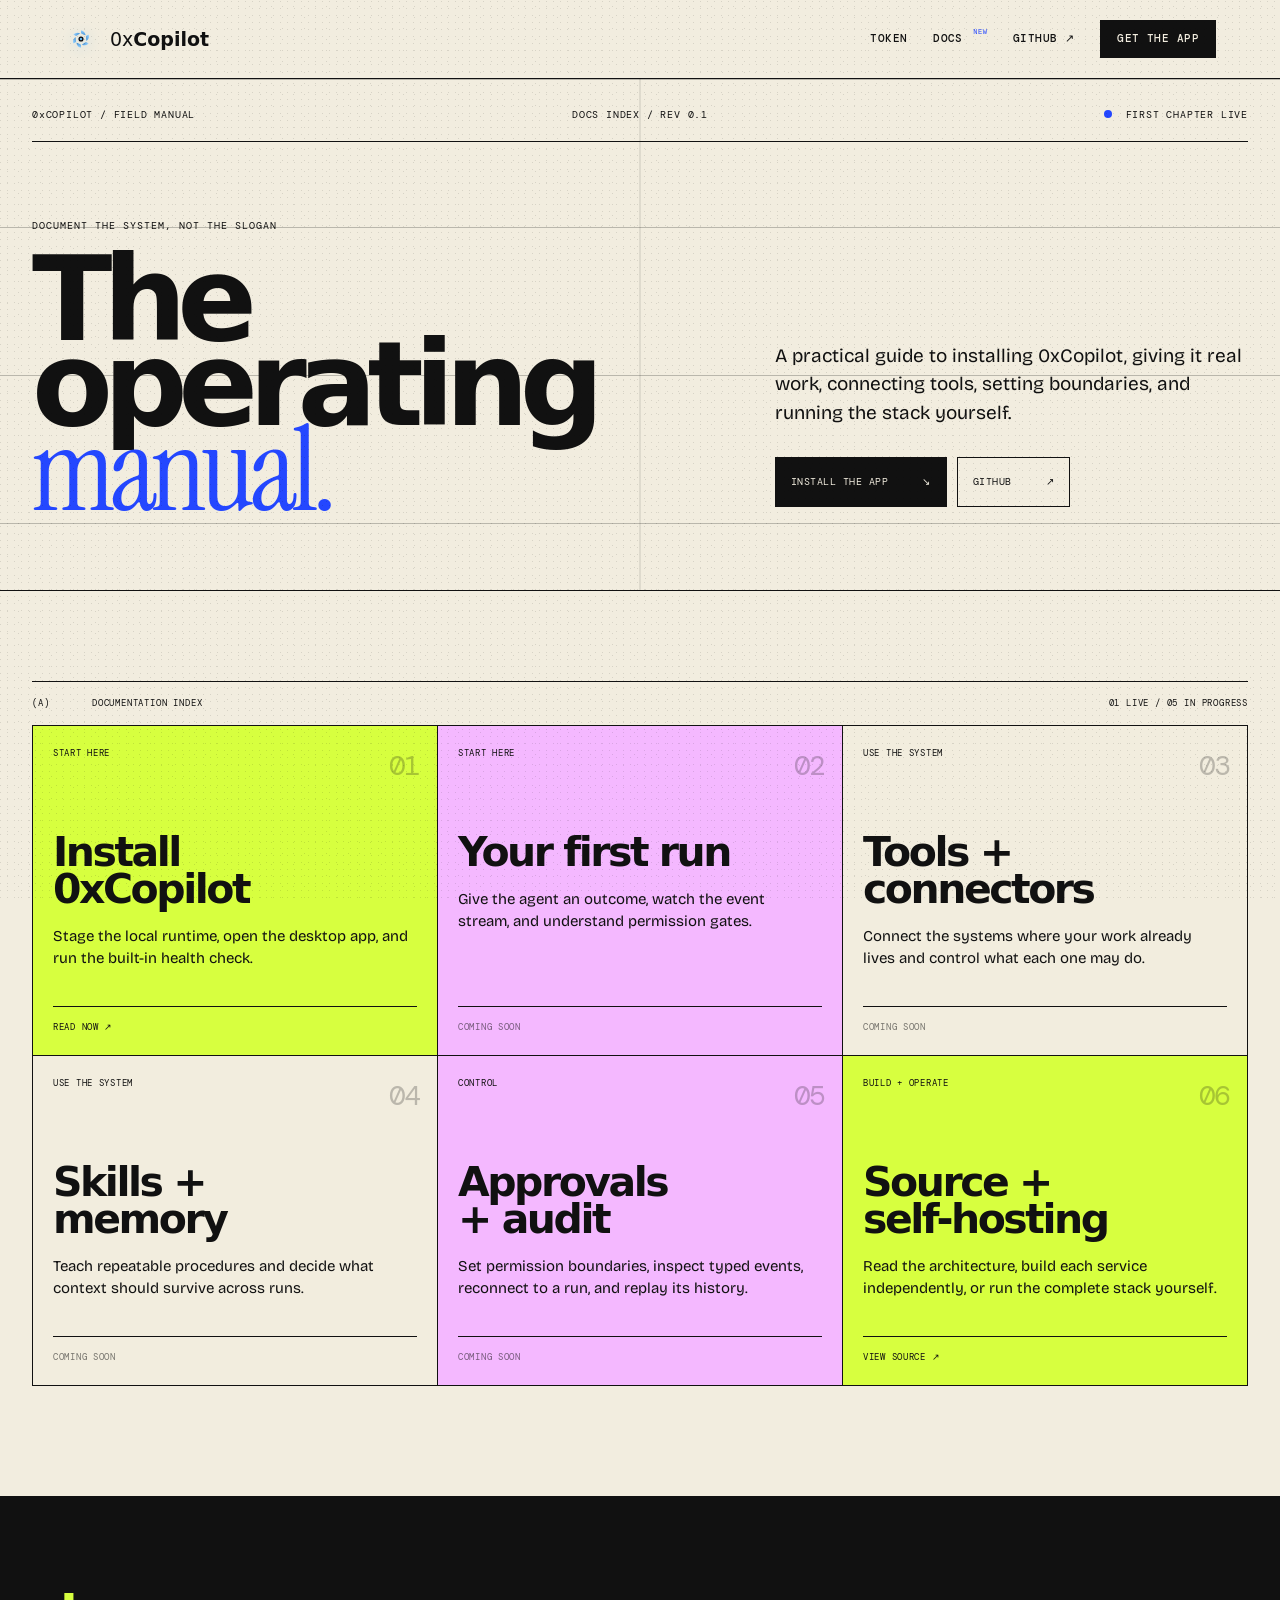
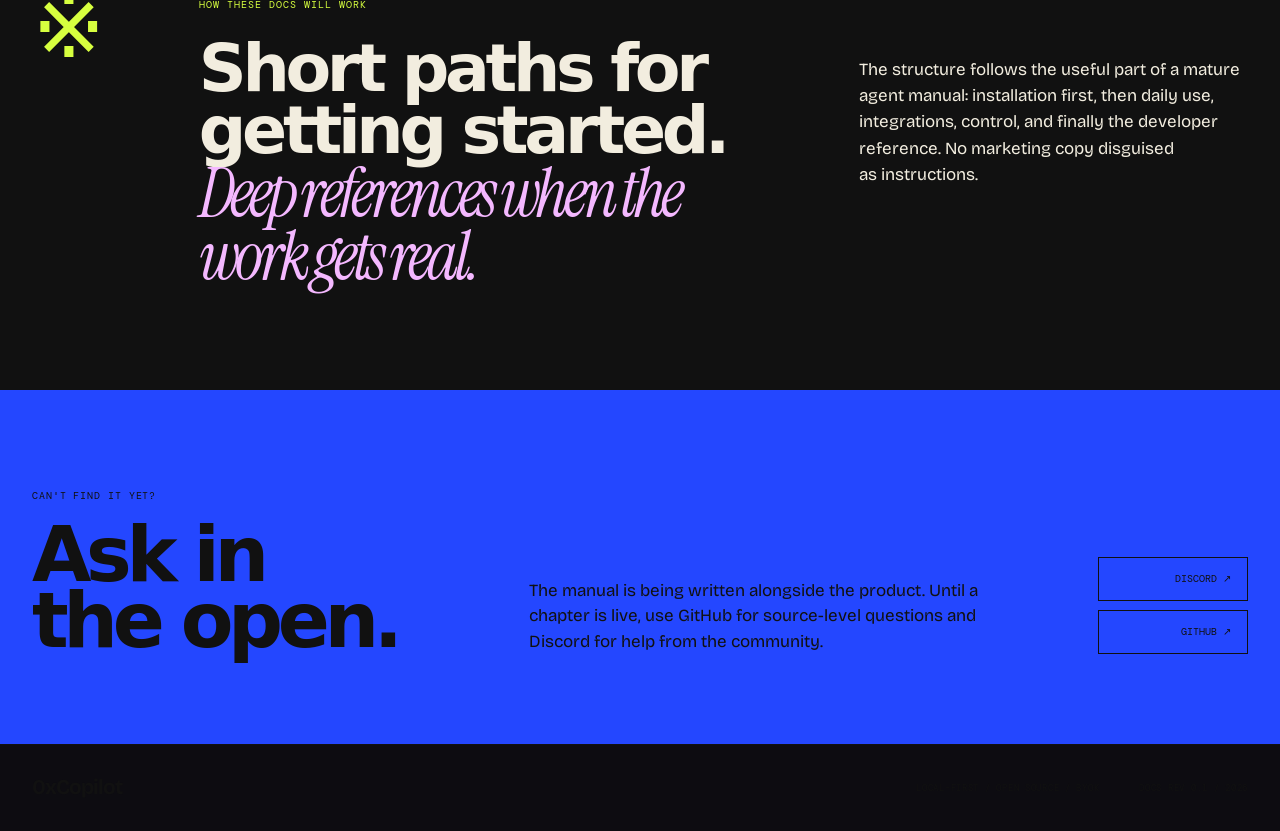
==== docs.html @ a1c9abd2 "Mirror the 0xCopilot marketing site at copilot.kleosresearch.xyz Static copy of the built site publi" ====
<!DOCTYPE html><html lang="en"><head><meta charset="utf-8"><meta name="viewport" content="width=device-width, initial-scale=1"><title>Documentation — 0xCopilot</title><meta name="description" content="The operating manual for installing, using, connecting, and self-hosting 0xCopilot."><meta name="theme-color" content="#f2eddf"><meta name="virtual-protocol-site-verification" content="5d071dc71ea32ea2ed360eb0458d9562"><link rel="canonical" href="https://0xcopilot.tech/docs.html"><link rel="icon" type="image/svg+xml" href="./favicon.svg"><link rel="icon" type="image/png" href="./favicon.png"><link rel="apple-touch-icon" href="./apple-touch-icon.png"><meta property="og:type" content="website"><meta property="og:url" content="https://0xcopilot.tech/docs.html"><meta property="og:title" content="Documentation — 0xCopilot"><meta property="og:description" content="The operating manual for installing, using, connecting, and self-hosting 0xCopilot."><meta property="og:image" content="https://0xcopilot.tech/media/og.png"><meta name="twitter:card" content="summary_large_image"><meta name="twitter:site" content="@Copilot0x"><meta name="twitter:image" content="https://0xcopilot.tech/media/og.png"><link rel="preconnect" href="https://fonts.googleapis.com"><link rel="preconnect" href="https://fonts.gstatic.com" crossorigin><link href="https://fonts.googleapis.com/css2?family=Bricolage+Grotesque:opsz,wdth,wght@12..96,75..100,300..800&amp;family=DM+Mono:wght@300;400;500&amp;family=Instrument+Serif:ital@0;1&amp;display=swap" rel="stylesheet"><link rel="stylesheet" href="/_astro/Nav.DZXxZWqb.css"><link rel="stylesheet" href="/_astro/docs.Bp20dzrN.css"></head><body class="docs-site"><nav class="nav-docs"><div class="nav wrap"><a class="brand" href="./" aria-label="0xCopilot home"><svg class="mk" viewBox="0 0 400 400" aria-hidden="true"><defs><linearGradient id="tg" x1="0" y1="0" x2="0" y2="1"><stop offset="0" stop-color="#9bd4ff"></stop><stop offset="1" stop-color="#4593d8"></stop></linearGradient></defs><g fill="url(#tg)"><path d="M200 96q46 10 54 60-28-8-54-24Z"></path><path d="M200 96q46 10 54 60-28-8-54-24Z" transform="rotate(60 200 200)"></path><path d="M200 96q46 10 54 60-28-8-54-24Z" transform="rotate(120 200 200)"></path><path d="M200 96q46 10 54 60-28-8-54-24Z" transform="rotate(180 200 200)"></path><path d="M200 96q46 10 54 60-28-8-54-24Z" transform="rotate(240 200 200)"></path><path d="M200 96q46 10 54 60-28-8-54-24Z" transform="rotate(300 200 200)"></path></g><circle cx="200" cy="200" r="30" fill="#0b0a0e"></circle><circle cx="200" cy="200" r="15" fill="#5fb2ec"></circle></svg><span class="wm">0x<b>Copilot</b></span></a><div class="nlinks"><a href="./token.html">Token</a><a href="./docs.html">Docs <sup class="nav-soon">NEW</sup></a><a href="https://github.com/0x-copilot-dev/0x-copilot" target="_blank" rel="noopener noreferrer">GitHub ↗</a><a class="ncta" href="./install.html">Get the app</a></div><details class="nav-mobile"><summary>Menu <span>＋</span></summary><div class="nav-mobile-panel"><a href="./token.html"><span>01</span>Token details</a><a href="./docs.html"><span>02</span>Documentation</a><a href="https://github.com/0x-copilot-dev/0x-copilot" target="_blank" rel="noopener noreferrer"><span>03</span>GitHub ↗</a><a class="nav-mobile-cta" href="./install.html"><span>04</span>Get the app ↘</a></div></details></div></nav><main><header class="docs-hero"><div class="docs-grid" aria-hidden="true"></div><div class="docs-wrap"><div class="docs-meta"><span>0xCOPILOT / FIELD MANUAL</span><span>DOCS INDEX / REV 0.1</span><span><i></i> FIRST CHAPTER LIVE</span></div><div class="docs-hero-layout"><div><p class="docs-kicker">DOCUMENT THE SYSTEM, NOT THE SLOGAN</p><h1>The operating<br><em>manual.</em></h1></div><div class="docs-intro"><p>A practical guide to installing 0xCopilot, giving it real work, connecting tools, setting boundaries, and running the stack yourself.</p><div class="docs-actions"><a class="docs-button docs-button-solid" href="./install.html">Install the app <span>↘</span></a><a class="docs-button" href="https://github.com/0x-copilot-dev/0x-copilot" target="_blank" rel="noopener noreferrer">GitHub <span>↗</span></a></div></div></div></div></header><section class="docs-index"><div class="docs-wrap"><div class="docs-section-label"><span>(A)</span><span>DOCUMENTATION INDEX</span><span>01 LIVE / 05 IN PROGRESS</span></div><div class="chapter-grid"><a class="chapter chapter-live" href="./install.html"><span class="chapter-no">01</span><span class="chapter-group">Start here</span><h2>Install 0xCopilot</h2><p>Stage the local runtime, open the desktop app, and run the built-in health check.</p><span class="chapter-status">READ NOW ↗</span></a><article class="chapter"><span class="chapter-no">02</span><span class="chapter-group">Start here</span><h2>Your first run</h2><p>Give the agent an outcome, watch the event stream, and understand permission gates.</p><span class="chapter-status">COMING SOON</span></article><article class="chapter"><span class="chapter-no">03</span><span class="chapter-group">Use the system</span><h2>Tools + connectors</h2><p>Connect the systems where your work already lives and control what each one may do.</p><span class="chapter-status">COMING SOON</span></article><article class="chapter"><span class="chapter-no">04</span><span class="chapter-group">Use the system</span><h2>Skills + memory</h2><p>Teach repeatable procedures and decide what context should survive across runs.</p><span class="chapter-status">COMING SOON</span></article><article class="chapter"><span class="chapter-no">05</span><span class="chapter-group">Control</span><h2>Approvals + audit</h2><p>Set permission boundaries, inspect typed events, reconnect to a run, and replay its history.</p><span class="chapter-status">COMING SOON</span></article><a class="chapter chapter-live" href="https://github.com/0x-copilot-dev/0x-copilot" target="_blank" rel="noopener noreferrer"><span class="chapter-no">06</span><span class="chapter-group">Build + operate</span><h2>Source + self-hosting</h2><p>Read the architecture, build each service independently, or run the complete stack yourself.</p><span class="chapter-status">VIEW SOURCE ↗</span></a></div></div></section><section class="docs-principle"><div class="docs-wrap principle-grid"><div class="principle-mark">※</div><div><p>HOW THESE DOCS WILL WORK</p><h2>Short paths for getting started.<br><em>Deep references when the work gets real.</em></h2></div><p class="principle-copy">The structure follows the useful part of a mature agent manual: installation first, then daily use, integrations, control, and finally the developer reference. No marketing copy disguised as instructions.</p></div></section><section class="docs-community"><div class="docs-wrap community-grid"><div><span>CAN'T FIND IT YET?</span><h2>Ask in the open.</h2></div><p>The manual is being written alongside the product. Until a chapter is live, use GitHub for source-level questions and Discord for help from the community.</p><div class="community-actions"><a href="https://discord.com/invite/NhCv7zDkmX" target="_blank" rel="noopener noreferrer">Discord ↗</a><a href="https://github.com/0x-copilot-dev/0x-copilot" target="_blank" rel="noopener noreferrer">GitHub ↗</a></div></div></section></main><footer class="docs-footer"><div class="docs-wrap"><strong>0xCopilot</strong><span>LOCAL-FIRST / OPEN SOURCE / BYOK</span><span>DOCS REV 0.1 / 2026</span></div></footer></body></html>
---- _astro/Nav.DZXxZWqb.css ----
:root{--ink:#0b0a0e;--ink2:#0d0c11;--panel:#141319;--panel2:#1a1922;--line:#ffffff14;--line2:#ffffff24;--tx:#f2f3f7;--mut:#98959f;--mut2:#6d6a76;--sky:#5fb2ec;--sky-lo:#4593d8;--sky-hi:#9bd4ff;--jade:#57c785;--ember:#f0764f;--amber:#e8b45e;--disp:"Space Grotesk", system-ui, sans-serif;--body:"IBM Plex Sans", system-ui, sans-serif;--mono:"JetBrains Mono", ui-monospace, monospace;--wrap:1180px;color-scheme:dark}*{box-sizing:border-box}html{scroll-behavior:smooth}body{background:var(--ink);color:var(--tx);font-family:var(--body);-webkit-font-smoothing:antialiased;margin:0;font-size:17px;line-height:1.6}a{color:var(--sky);text-decoration:none}a:hover{color:var(--sky-hi)}h1,h2,h3{font-family:var(--disp);letter-spacing:-.02em;text-wrap:balance;margin:0;line-height:1.05}p{text-wrap:pretty}img,video{max-width:100%}:where(a,button,summary,input):focus-visible{outline:2px solid var(--sky);outline-offset:3px;border-radius:3px}.wrap{max-width:var(--wrap);margin:0 auto;padding:0 32px}.mono{font-family:var(--mono)}section{scroll-margin-top:80px}.kick{font-family:var(--mono);letter-spacing:.28em;text-transform:uppercase;color:var(--sky);margin:0 0 18px;font-size:13px}.mk{filter:drop-shadow(0 2px 8px #5fb2ec59);flex:none;width:34px;height:34px;display:block}nav{z-index:50;backdrop-filter:blur(14px);border-bottom:1px solid var(--line);background:#0b0a0eb8;position:sticky;top:0}.nav{justify-content:space-between;align-items:center;height:66px;display:flex}.brand{align-items:center;gap:12px;display:flex}.wm{font-family:var(--disp);color:#d3d6de;font-size:19px;font-weight:500}.wm b{color:#fff;font-weight:700}.nlinks{align-items:center;gap:30px;display:flex}.nlinks a{color:var(--mut);font-size:15px;font-weight:500}.nlinks a:hover{color:#fff}.nav-soon{color:var(--ember);font-family:var(--mono);letter-spacing:.07em;margin-left:3px;font-size:7px;font-weight:500;position:relative;top:-.45em}.ncta{border:1px solid var(--line2);font-size:14px;font-family:var(--mono);border-radius:9px;padding:9px 16px;color:#fff!important}.ncta:hover{border-color:var(--sky);background:#5fb2ec14}.nav-mobile{display:none;position:relative}.nav-mobile summary{border:1px solid var(--line2);color:#fff;cursor:pointer;min-width:98px;font-family:var(--mono);text-transform:uppercase;justify-content:space-between;align-items:center;padding:9px 12px;font-size:11px;list-style:none;display:flex}.nav-mobile summary::-webkit-details-marker{display:none}.nav-mobile[open] summary span{transform:rotate(45deg)}.nav-mobile-panel{border:1px solid var(--line2);background:var(--ink);width:min(310px,100vw - 32px);display:grid;position:absolute;top:calc(100% + 10px);right:0;box-shadow:8px 8px #00000061}.nav-mobile-panel a{border-bottom:1px solid var(--line2);color:var(--tx);font-family:var(--mono);letter-spacing:.02em;grid-template-columns:32px 1fr;padding:14px 15px;font-size:12px;display:grid}.nav-mobile-panel a:last-child{border-bottom:0}.nav-mobile-panel a span{color:var(--mut2);font-size:9px}.nav-mobile-panel .nav-mobile-cta{background:var(--sky);color:var(--ink)}.nav-mobile-panel .nav-mobile-cta span{color:#0b0a0e94}.pill{font-family:var(--mono);color:var(--mut);border:1px solid var(--line);background:#ffffff05;border-radius:999px;align-items:center;gap:9px;padding:7px 15px;font-size:13px;display:inline-flex}.dot{background:var(--jade);border-radius:50%;width:7px;height:7px;box-shadow:0 0 0 4px #57c78526}.dot.pulse{animation:2.2s ease-in-out infinite pulse}@keyframes pulse{0%,to{box-shadow:0 0 0 3px #57c7851f}50%{box-shadow:0 0 0 7px #57c78500}}.hero{padding:96px 0 72px;position:relative;overflow:hidden}.hero-bg{pointer-events:none;background:radial-gradient(1000px 560px at 20% -6%,#5fb2ec29,#0000 60%),radial-gradient(760px 520px at 100% 8%,#57c78512,#0000 60%);position:absolute;inset:0}.hero-grid{pointer-events:none;opacity:.55;background-image:linear-gradient(var(--line) 1px, transparent 1px), linear-gradient(90deg, var(--line) 1px, transparent 1px);background-size:60px 60px;position:absolute;inset:0;mask-image:radial-gradient(900px 520px at 30% 12%,#000,#0000 72%)}.hero .wrap{z-index:2;position:relative}h1{max-width:16ch;margin:26px 0 0;font-size:74px;font-weight:600}h1 em{color:var(--sky);font-style:normal}.sub{color:var(--mut);max-width:60ch;margin:26px 0 0;font-size:20px}.sub b{color:#dde0e6;font-weight:600}.cta-row{flex-wrap:wrap;gap:14px;margin-top:34px;display:flex}.btn{font-size:15.5px;font-weight:600;font-family:var(--disp);border-radius:11px;align-items:center;gap:9px;padding:14px 22px;display:inline-flex}.btn.pri{background:linear-gradient(180deg, var(--sky-hi), var(--sky-lo));color:#08131d}.btn.pri:hover{filter:brightness(1.06);color:#08131d}.btn.ghost{border:1px solid var(--line2);color:#e7e9ee}.btn.ghost:hover{border-color:var(--sky);color:#fff}.trust{color:var(--mut2);font-family:var(--mono);flex-wrap:wrap;align-items:center;gap:10px 22px;margin-top:38px;font-size:13px;display:flex}.trust b{color:var(--mut);font-weight:500}.trust .s{background:var(--mut2);border-radius:50%;width:4px;height:4px}.band{padding:14px 0 44px}.shot{border:1px solid var(--line2);background:#0d0c10;border-radius:18px;max-width:1120px;height:600px;margin:0 auto;position:relative;overflow:hidden;box-shadow:0 60px 120px -40px #000000e6,0 0 0 1px #5fb2ec0d}.shot img{object-fit:cover;width:100%;height:100%;display:block;position:absolute;inset:0}.cap{text-align:center;color:var(--mut2);font-family:var(--mono);margin-top:16px;font-size:13px}.cap b{color:var(--mut);font-weight:400}.tm{z-index:2;background:var(--ink2);font-family:var(--body);color:#e7e9ee;grid-template-rows:auto minmax(0,1fr) auto;font-size:13px;display:grid;position:absolute;inset:0}.tm-top{border-bottom:1px solid var(--line);background:#ffffff05;flex:none;align-items:center;gap:11px;height:46px;padding:0 14px;display:flex}.tm-top .mk{width:22px;height:22px}.tm-brand{align-items:center;gap:9px;min-width:0;display:flex}.tm-brand b{font-family:var(--disp);font-size:14px;font-weight:700}.tm-crumb{color:var(--mut);white-space:nowrap;text-overflow:ellipsis;font-size:12px;overflow:hidden}.tm-work{font-family:var(--mono);color:var(--jade);align-items:center;gap:6px;font-size:11px;display:flex}.tm-work:before{content:"";background:var(--jade);width:6px;height:6px;box-shadow:0 0 6px var(--jade);border-radius:50%}.tm-modes{border:1px solid var(--line);background:#ffffff0a;border-radius:9px;gap:2px;margin-left:auto;padding:3px;display:flex}.tm-modes button{font-family:var(--mono);color:var(--mut);cursor:pointer;background:0 0;border:0;border-radius:6px;padding:6px 12px;font-size:12px}.tm-modes button:hover{color:#fff}.tm-modes button.on{background:var(--sky);color:#08131d;font-weight:500}.tm-main{background:var(--line);gap:1px;min-height:0;display:grid;position:relative}[data-mode=studio] .tm-main{grid-template-columns:1fr 340px}[data-mode=focus] .tm-main{grid-template-columns:1fr 240px}.tm-sheet{background:var(--ink);flex-direction:column;min-width:0;display:flex;position:relative;overflow:hidden}[data-mode=focus] .tm-sheet{box-shadow:inset 0 0 0 1px #5fb2ec40}.tm-tabs{border-bottom:1px solid var(--line);flex:none;gap:4px;padding:8px 12px;display:flex;overflow:hidden}.tm-tab{color:var(--mut);white-space:nowrap;border:1px solid #0000;border-radius:7px;align-items:center;gap:7px;padding:6px 11px;font-size:12px;display:flex}.tm-tab .d{background:var(--mut2);border-radius:50%;width:6px;height:6px}.tm-tab.on{color:#fff;background:#57c7851a;border-color:#57c7854d}.tm-tab.on .d{background:var(--jade)}.tm-grid{flex:1;min-height:0;padding:4px 0;overflow:auto}.tm-row{border-bottom:1px solid #ffffff08;grid-template-columns:1.4fr 1fr 1fr 1fr;align-items:center;gap:10px;padding:11px 18px;display:grid;position:relative}.tm-row.h{color:var(--mut2);font-family:var(--mono);letter-spacing:.12em;text-transform:uppercase;border-bottom:1px solid var(--line);font-size:10.5px}.tm-row .nm{font-family:var(--mono);color:#dfe1e7}.tm-row .st{color:var(--mut)}.tm-row .st.streamed{color:var(--jade)}.tm-row.ghost{box-shadow:inset 2px 0 0 var(--jade);background:linear-gradient(90deg,#57c78517,#0000)}.tm-row.ghost .nm{color:var(--jade)}.tm-accept{align-items:center;gap:8px;display:flex;position:absolute;top:50%;right:12px;transform:translateY(-50%)}.tm-accept .b{font-family:var(--mono);background:var(--jade);color:#08150d;border-radius:5px;padding:5px 10px;font-size:10.5px;font-weight:700}.tm-accept .x{color:var(--mut2)}.scrubbing .tm-row.ghost{opacity:.5;box-shadow:none;background:0 0}.scrubbing .tm-accept{display:none}.tm-banner{font-family:var(--mono);color:var(--sky);background:#0d1016eb;border:1px solid #5fb2ec59;border-radius:9px;padding:9px 13px;font-size:11.5px;display:none;position:absolute;bottom:14px;left:14px;right:14px}.scrubbing .tm-banner{display:block}.tm-chat{background:var(--ink2);flex-direction:column;min-height:0;display:flex;overflow:hidden}[data-mode=focus] .tm-chat{opacity:.62}.tm-chat .ch{border-bottom:1px solid var(--line);flex:none;align-items:center;gap:9px;padding:11px 14px;display:flex}.tm-ava{background:linear-gradient(140deg, var(--sky-hi), var(--sky-lo));border-radius:50%;flex:none;place-items:center;width:24px;height:24px;display:grid}.tm-ava svg{width:15px;height:15px}.tm-chat .ch b{font-family:var(--disp);font-size:13px}.tm-chat .ch span{color:var(--mut);font-size:11px}.tm-thread{flex-direction:column;flex:1;gap:11px;min-height:0;padding:14px;display:flex;overflow:auto}.bub{border-radius:11px;max-width:92%;padding:10px 13px;font-size:12.5px;line-height:1.5}.bub.u{color:#eaf3fb;background:#5fb2ec1f;border:1px solid #5fb2ec38;align-self:flex-end}.bub.a{border:1px solid var(--line);color:#d6d8de;background:#ffffff08;align-self:flex-start}.bub.a b{color:#fff}.prog{font-family:var(--mono);flex-direction:column;gap:6px;margin-top:9px;font-size:10.5px;display:flex}.prog .pr{color:var(--mut);align-items:center;gap:8px;display:flex}.prog .pr i{border-radius:50%;flex:none;width:6px;height:6px}.prog .barp{background:#ffffff14;border-radius:3px;flex:1;height:3px;overflow:hidden}.prog .barp span{border-radius:3px;height:100%;display:block}.gate{color:#efe0c4;background:#e8b45e14;border:1px solid #e8b45e47;border-radius:11px;padding:11px 13px;font-size:12px}.gate b{color:#fff}.gate .g-b{gap:8px;margin-top:9px;display:flex}.gate .g-b span{font-family:var(--mono);cursor:pointer;border-radius:6px;padding:6px 11px;font-size:11px}.gate .g-b .go{background:var(--sky);color:#08131d}.gate .g-b .rw{border:1px solid var(--line2);color:#cfd2da}.tm-composer{border-top:1px solid var(--line);flex:none;align-items:center;gap:8px;padding:11px 13px;display:flex}.tm-composer input{border:1px solid var(--line);color:#e7e9ee;font-family:var(--body);background:#ffffff08;border-radius:9px;outline:none;flex:1;padding:9px 12px;font-size:12.5px}.tm-composer input:focus{border-color:var(--sky)}.tm-composer .send{background:var(--sky);color:#08131d;cursor:pointer;border:0;border-radius:8px;flex:none;place-items:center;width:32px;height:32px;font-size:15px;display:grid}.tm-tl{border-top:1px solid var(--line);background:linear-gradient(#ffffff05,#0000);flex-direction:column;flex:none;gap:9px;padding:11px 16px 14px;display:flex}.tm-tl-head{align-items:center;gap:16px;display:flex}.tm-clock{flex-direction:column;gap:1px;min-width:150px;display:flex}.tm-clock .lbl{font-family:var(--mono);letter-spacing:.14em;font-size:9.5px}.tm-clock .lbl.live{color:var(--jade)}.tm-clock .lbl.view{color:var(--sky)}.tm-clock .t{font-family:var(--mono);color:var(--jade);font-size:23px;font-weight:500;line-height:1.05}.tm-clock .t.view{color:var(--sky)}.tm-clock .sub{color:var(--mut);font-size:11px}.tm-tl-ctrls{font-family:var(--mono);color:var(--mut);align-items:center;gap:8px;margin-left:auto;font-size:11px;display:flex}.tm-tl-ctrls .live-dot{color:var(--jade);align-items:center;gap:6px;display:flex}.tm-tl-ctrls .live-dot:before{content:"";background:var(--jade);width:7px;height:7px;box-shadow:0 0 6px var(--jade);border-radius:50%}.tm-tl-ctrls button{border:1px solid var(--line);color:#cfd2da;cursor:pointer;background:#ffffff05;border-radius:6px;min-width:28px;height:28px;font-size:11px}.tm-tl-ctrls .snap{color:var(--sky);border-color:#5fb2ec59;padding:0 12px}.tm-track-wrap{grid-template-columns:64px 1fr;display:grid}.tm-lanes{font-family:var(--mono);text-align:right;flex-direction:column;justify-content:space-around;padding:8px 10px 8px 0;font-size:9.5px;display:flex}.tm-lanes span{color:var(--mut2)}.tm-track{cursor:pointer;touch-action:none;height:104px;position:relative}.tm-lane-line{background:var(--line);height:1px;position:absolute;left:0;right:0}.tm-bead{border:1.5px solid var(--c,var(--sky));background:var(--c,var(--sky));border-radius:50%;width:11px;height:11px;position:absolute;transform:translate(-50%,-50%)}.tm-bead.l0{--c:var(--sky)}.tm-bead.l1{--c:var(--jade)}.tm-bead.l2{--c:var(--sky-hi)}.tm-bead.l3{--c:var(--mut)}.tm-bead.future{background:0 0}.tm-bead.now{width:15px;height:15px;animation:1.8s ease-in-out infinite tmnow}.tm-bead.cur{width:15px;height:15px;box-shadow:0 0 0 5px #5fb2ec38}@keyframes tmnow{0%,to{box-shadow:0 0 0 4px #5fb2ec38}50%{box-shadow:0 0 0 8px #5fb2ec00}}.tm-head{background:var(--sky);pointer-events:none;width:2px;position:absolute;top:-2px;bottom:-2px;transform:translate(-50%);box-shadow:0 0 12px #5fb2ecd9}.sec{border-top:1px solid var(--line);padding:88px 0}.sec h2{max-width:20ch;font-size:46px;font-weight:600}.sec .lede{color:var(--mut);max-width:64ch;margin:22px 0 0;font-size:19px}.sec .lede b{color:#dde0e6;font-weight:600}.head-wide{max-width:820px}.compare{grid-template-columns:1fr 1fr;gap:22px;margin-top:48px;display:grid}.cc{border:1px solid var(--line);background:linear-gradient(#ffffff05,#0000);border-radius:18px;padding:30px}.cc.open{background:linear-gradient(#5fb2ec17,#0000);border-color:#5fb2ec66}.cc .lab{font-family:var(--mono);letter-spacing:.18em;text-transform:uppercase;color:var(--mut);margin:0 0 18px;font-size:12.5px}.cc.open .lab{color:var(--sky)}.chips{flex-wrap:wrap;gap:10px;display:flex}.chip{font-family:var(--mono);color:#c6c8d0;border:1px solid var(--line2);border-radius:9px;padding:9px 14px;font-size:15px}.role{color:#e7e9ee;background:#5fb2ec0f;border:1px solid #5fb2ec4d;border-radius:9px;padding:9px 14px;font-size:15px}.cc p{color:var(--mut);margin:20px 0 0;font-size:15px}.cc .win{font-family:var(--disp);color:#fff;align-items:center;gap:12px;margin-top:22px;font-size:20px;font-weight:600;display:flex}.cc .win .sky{color:var(--sky)}.cards{grid-template-columns:repeat(3,1fr);gap:20px;margin-top:52px;display:grid}.card{border:1px solid var(--line);background:linear-gradient(#ffffff06,#0000);border-radius:18px;flex-direction:column;padding:28px;display:flex}.card h3{align-items:center;gap:11px;font-size:24px;font-weight:600;display:flex}.card h3 .g{border-radius:50%;width:10px;height:10px}.g.sky{background:var(--sky);box-shadow:0 0 0 4px #5fb2ec24}.g.jade{background:var(--jade);box-shadow:0 0 0 4px #57c78524}.g.amber{background:var(--amber);box-shadow:0 0 0 4px #e8b45e24}.card>p{color:var(--mut);margin:12px 0 20px;font-size:15.5px}.api{font-family:var(--mono);color:var(--sky);border:1px solid var(--line2);background:#ffffff05;border-radius:8px;align-self:flex-start;margin-bottom:18px;padding:8px 12px;font-size:12.5px}.mock{border:1px solid var(--line);background:var(--ink2);font-family:var(--mono);border-radius:12px;margin-top:auto;padding:14px;font-size:12.5px}.ev{color:#c2c4cc;align-items:baseline;gap:10px;padding:4px 0;display:flex}.ev .t{color:var(--mut2)}.ev .n{color:#dfe1e7}.ev.ok .n{color:var(--jade)}.ev.wait{color:var(--amber)}.ev .arg{color:var(--mut)}.cur{background:var(--sky);vertical-align:-2px;width:7px;height:14px;animation:1.1s step-end infinite blink;display:inline-block}@keyframes blink{50%{opacity:0}}.tlm{background:#ffffff14;border-radius:6px;height:8px;margin:20px 6px 24px;position:relative}.tlm .fill{background:linear-gradient(90deg, var(--sky-lo), var(--sky));border-radius:6px;width:62%;position:absolute;top:0;bottom:0;left:0}.tlm .bead{border:2px solid var(--sky);background:#0d0c10;border-radius:50%;width:11px;height:11px;position:absolute;top:50%;transform:translate(-50%,-50%)}.tlm .head{background:var(--sky);width:2px;position:absolute;top:-9px;bottom:-9px;left:62%;box-shadow:0 0 12px #5fb2eccc}.seqline{color:var(--mut2);justify-content:space-between;display:flex}.approve{flex-direction:column;gap:10px;display:flex}.approve .q{color:#dfe1e7}.approve .q .hl{color:var(--amber)}.abtns{gap:8px;margin-top:4px;display:flex}.ab{font-family:var(--mono);border:1px solid var(--line2);color:#cfd2da;border-radius:7px;padding:7px 12px;font-size:12px}.ab.go{background:var(--sky);color:#08131d;border-color:#0000}.ab.stop{color:var(--ember);border-color:#f0764f66}.surf{grid-template-columns:repeat(3,1fr);gap:14px;margin-top:48px;display:grid}.tile{border:1px solid var(--line);background:linear-gradient(#ffffff05,#0000);border-radius:13px;padding:18px 20px;transition:border-color .15s,transform .15s}.tile:hover{border-color:#5fb2ec59;transform:translateY(-2px)}.tile .nm{font-family:var(--mono);color:#fff;letter-spacing:.02em;font-size:14px}.tile .ds{color:var(--mut);margin-top:5px;font-size:13.5px}.two{grid-template-columns:1.15fr .85fr;align-items:center;gap:56px;margin-top:20px;display:grid}.providers{flex-wrap:wrap;gap:12px;margin-top:30px;display:flex}.prov{font-family:var(--mono);color:#e7e9ee;border:1px solid var(--line2);background:#ffffff05;border-radius:11px;padding:12px 18px;font-size:15px}.callouts{flex-direction:column;gap:14px;display:flex}.callout{border:1px solid var(--line);border-left:2px solid var(--jade);background:linear-gradient(90deg,#57c7850f,#0000);border-radius:0 13px 13px 0;padding:18px 22px}.callout .ct{font-family:var(--disp);color:#fff;font-size:16px;font-weight:600}.callout .cp{color:var(--mut);margin-top:5px;font-size:14.5px}.callout .cp code{font-family:var(--mono);color:var(--jade);font-size:13px}.codewrap{border:1px solid var(--line2);background:var(--ink2);border-radius:16px;max-width:860px;margin-top:40px;overflow:hidden}.codebar{border-bottom:1px solid var(--line);background:#ffffff05;align-items:center;gap:8px;padding:12px 16px;display:flex}.tl-dot{border-radius:50%;width:11px;height:11px}.tl-dot.r{background:#f0764f}.tl-dot.y{background:#e8b45e}.tl-dot.g{background:#57c785}.codebar .fn{font-family:var(--mono);color:var(--mut2);margin-left:8px;font-size:12.5px}pre{font-family:var(--mono);color:#d6d8de;margin:0;padding:22px 24px;font-size:14px;line-height:1.85;overflow-x:auto}pre .c{color:var(--mut2)}pre .v{color:var(--sky)}pre .p{color:var(--jade)}.note{color:var(--mut);max-width:64ch;margin-top:22px;font-size:15px}.note b{color:#dde0e6}.tok{background:linear-gradient(#5fb2ec0d,#0000)}.bar{border:1px solid var(--line2);border-radius:13px;max-width:960px;height:66px;margin-top:44px;display:flex;overflow:hidden}.seg{font-family:var(--mono);color:#08131d;align-items:center;padding:0 22px;font-size:19px;font-weight:700;display:flex}.seg.mkt{background:linear-gradient(180deg, var(--sky-hi), var(--sky-lo));flex:45.56}.seg.bld{background:linear-gradient(#8ce8b4,#3da56c);flex:29.19}.seg.pro{background:linear-gradient(#f6a184,#e0603c);flex:25}.tlegend{grid-template-columns:repeat(3,1fr);gap:24px;max-width:960px;margin-top:26px;display:grid}.tl-item .lt{font-family:var(--disp);color:#fff;align-items:center;gap:9px;font-weight:600;display:flex}.tl-item .sw{border-radius:4px;width:12px;height:12px}.sw.mkt{background:var(--sky)}.sw.bld{background:var(--jade)}.sw.pro{background:var(--ember)}.tl-item p{color:var(--mut);margin:8px 0 0;font-size:14.5px}.faq{grid-template-columns:1fr 1fr;gap:20px 40px;margin-top:44px;display:grid}.qa .q{font-family:var(--disp);color:#fff;font-size:18px;font-weight:600}.qa .a{color:var(--mut);margin:8px 0 0;font-size:15.5px}.qa .a b{color:#dde0e6}.contact{grid-template-columns:repeat(3,1fr);gap:16px;margin-top:44px;display:grid}.contact-card{border:1px solid var(--line2);color:var(--tx);background:linear-gradient(#ffffff05,#0000);border-radius:14px;padding:22px 24px;transition:border-color .15s,transform .15s;display:block;position:relative}.contact-card:hover{border-color:var(--sky);color:var(--tx);transform:translateY(-2px)}.contact-card .cc-name{font-family:var(--disp);color:#fff;font-size:18px;font-weight:600}.contact-card .cc-sub{color:var(--mut);margin-top:6px;font-size:14.5px}.contact-card .cc-go{color:var(--sky);font-family:var(--mono);font-size:15px;position:absolute;top:18px;right:20px}footer{border-top:1px solid var(--line);background:var(--ink2);padding:56px 0 44px}.frow{flex-wrap:wrap;justify-content:space-between;align-items:flex-start;gap:26px;display:flex}.flinks{font-family:var(--mono);flex-wrap:wrap;gap:28px;font-size:14px;display:flex}.flinks a{color:var(--mut)}.flinks a:hover{color:#fff}.foot-b{border-top:1px solid var(--line);color:var(--mut2);font-size:13.5px;font-family:var(--mono);flex-wrap:wrap;justify-content:space-between;gap:12px;margin-top:36px;padding-top:24px;display:flex}.foot-b .ass{color:var(--mut)}.tk-bucket{border-top:1px solid var(--line);grid-template-columns:168px 1fr;gap:44px;padding:44px 0;display:grid}.tk-bucket:first-of-type{border-top:0}.tk-pct{font-family:var(--disp);color:var(--tx);font-size:44px;font-weight:600;line-height:1}.tk-pct.mkt{color:var(--sky)}.tk-pct span{font-family:var(--mono);letter-spacing:.1em;text-transform:uppercase;color:var(--mut2);margin-top:8px;font-size:11px;font-weight:400;display:block}.tk-body h3{margin-bottom:12px;font-size:24px;font-weight:600}.tk-body p{color:var(--mut);max-width:62ch;margin:0 0 12px;font-size:15.5px}.tk-body p b{color:#dde0e6}.tk-facts{max-width:62ch;margin:20px 0 0;padding:0;list-style:none}.tk-facts li{border-top:1px solid var(--line);color:var(--mut);grid-template-columns:150px 1fr;gap:16px;padding:11px 0;font-size:14.5px;line-height:1.55;display:grid}.tk-facts b{font-family:var(--mono);letter-spacing:.05em;text-transform:uppercase;color:var(--mut2);font-size:12px;font-weight:400}.tbd{font-family:var(--mono);color:var(--amber);white-space:nowrap;border:1px dashed #e8b45e80;border-radius:4px;padding:1px 7px;font-size:12px}.legal{max-width:64ch;color:var(--mut2);flex-direction:column;gap:12px;margin-top:28px;font-size:13.5px;line-height:1.65;display:flex}@media (prefers-reduced-motion:reduce){html{scroll-behavior:auto}*,:before,:after{transition-duration:.01ms!important;animation-duration:.01ms!important}}@media (width<=900px){h1{font-size:46px}.sec h2{font-size:34px}.nlinks{display:none}.nav-mobile{display:block}.compare,.cards,.surf,.two,.tlegend,.faq,.contact{grid-template-columns:1fr}.hero{padding:60px 0 48px}.sec{padding:60px 0}.tk-bucket,.tk-facts li{grid-template-columns:1fr;gap:8px}.bar{flex-direction:column;height:auto}.seg{padding:12px 22px}}@media (width<=760px){.tm{display:none}.shot{aspect-ratio:16/9;height:auto}}
---- _astro/docs.Bp20dzrN.css ----
.docs-site{--docs-paper:#f2eddf;--docs-ink:#111;--docs-clay:#2447ff;--docs-butter:#d7ff3f;--docs-blush:#f4b8ff;--docs-line:#11111140;--docs-display:"Bricolage Grotesque", Arial, sans-serif;--docs-serif:"Instrument Serif", Georgia, serif;--docs-mono:"DM Mono", monospace;--docs-width:1320px;background:var(--docs-paper);color:var(--docs-ink);font-family:var(--docs-display);-webkit-font-smoothing:antialiased;margin:0}.docs-site *,.docs-site :before,.docs-site :after{box-sizing:border-box;border-radius:0}.docs-site:before{z-index:1000;pointer-events:none;content:"";opacity:.12;mix-blend-mode:multiply;background-image:radial-gradient(circle at 10% 20%,#111 0 .45px,#0000 .65px),radial-gradient(circle at 70% 60%,#111 0 .4px,#0000 .65px);background-size:7px 7px,11px 11px;position:fixed;inset:0}.docs-site a{color:inherit;text-decoration:none}.docs-site :where(a,button,summary):focus-visible{outline:3px solid var(--docs-clay);outline-offset:4px}.docs-wrap{width:min(var(--docs-width), calc(100% - 64px));margin:0 auto}.docs-site .nav-docs{border-bottom:1px solid var(--docs-ink);background:var(--docs-paper);backdrop-filter:none;position:relative;top:auto}.docs-site .nav-docs .nav{width:min(var(--docs-width), calc(100% - 64px));max-width:none;height:78px}.docs-site .nav-docs .wm,.docs-site .nav-docs .wm b,.docs-site .nav-docs .nlinks a{color:var(--docs-ink)}.docs-site .nav-docs .nlinks{gap:clamp(14px,2vw,28px)}.docs-site .nav-docs .nlinks a{font-family:var(--docs-mono);letter-spacing:.04em;text-transform:uppercase;font-size:11px}.docs-site .nav-docs .ncta{border-color:var(--docs-ink);background:var(--docs-ink);color:var(--docs-paper)!important}.docs-site .nav-docs .ncta:hover{background:var(--docs-clay)}.docs-site .nav-docs .nav-soon{color:var(--docs-clay)}.docs-site .nav-docs .nav-mobile summary{border-color:var(--docs-ink);color:var(--docs-ink)}.docs-site .nav-docs .nav-mobile-panel{border-color:var(--docs-ink);background:var(--docs-paper);box-shadow:7px 7px 0 var(--docs-ink)}.docs-site .nav-docs .nav-mobile-panel a{border-color:var(--docs-ink);color:var(--docs-ink)}.docs-site .nav-docs .nav-mobile-panel .nav-mobile-cta{background:var(--docs-ink);color:var(--docs-paper)}.docs-hero{border-bottom:1px solid var(--docs-ink);padding:28px 0 78px;position:relative;overflow:hidden}.docs-grid{background:linear-gradient(90deg, transparent 49.94%, var(--docs-line) 50%, transparent 50.06%), linear-gradient(var(--docs-line) 1px, transparent 1px);background-size:100% 100%,100% 148px;position:absolute;inset:0}.docs-meta{z-index:1;border-bottom:1px solid var(--docs-ink);font-family:var(--docs-mono);letter-spacing:.08em;grid-template-columns:repeat(3,1fr);padding-bottom:18px;font-size:10px;display:grid;position:relative}.docs-meta span:nth-child(2){text-align:center}.docs-meta span:last-child{text-align:right}.docs-meta i{background:var(--docs-clay);border-radius:50%;width:8px;height:8px;margin-right:7px;display:inline-block}.docs-hero-layout{z-index:1;grid-template-columns:minmax(0,1.16fr) minmax(360px,.84fr);align-items:end;gap:7vw;padding-top:76px;display:grid;position:relative}.docs-kicker{font-family:var(--docs-mono);letter-spacing:.1em;margin:0 0 24px;font-size:10px}.docs-hero h1{letter-spacing:-.08em;margin:0;font-size:clamp(78px,9.2vw,144px);font-weight:650;line-height:.72}.docs-hero h1 em{color:var(--docs-clay);font-family:var(--docs-serif);letter-spacing:-.045em;font-weight:400}.docs-intro{padding-bottom:5px}.docs-intro>p{max-width:550px;margin:0;font-size:19px;line-height:1.5}.docs-actions{flex-wrap:wrap;gap:10px;margin-top:30px;display:flex}.docs-button{border:1px solid var(--docs-ink);min-height:50px;font-family:var(--docs-mono);letter-spacing:.05em;text-transform:uppercase;justify-content:space-between;align-items:center;gap:34px;padding:12px 15px;font-size:10px;display:inline-flex}.docs-button:hover{background:var(--docs-butter)}.docs-button-solid{background:var(--docs-ink);color:var(--docs-paper)!important}.docs-button-solid:hover{background:var(--docs-clay)}.docs-index{padding:90px 0 110px}.docs-section-label{border-top:1px solid var(--docs-ink);border-bottom:1px solid var(--docs-ink);font-family:var(--docs-mono);letter-spacing:.09em;grid-template-columns:60px 1fr auto;padding:14px 0;font-size:9px;display:grid}.chapter-grid{border-left:1px solid var(--docs-ink);grid-template-columns:repeat(3,1fr);display:grid}.chapter{border-right:1px solid var(--docs-ink);border-bottom:1px solid var(--docs-ink);background:#f2eddf9e;grid-template-rows:auto auto 1fr auto auto;min-height:330px;padding:20px;display:grid;position:relative}.chapter:nth-child(2),.chapter:nth-child(5){background:var(--docs-blush)}.chapter-no,.chapter-group,.chapter-status{font-family:var(--docs-mono);letter-spacing:.08em;text-transform:uppercase;font-size:9px}.chapter-no{letter-spacing:-.08em;opacity:.24;font-size:28px;position:absolute;top:18px;right:18px}.chapter-group{padding-right:50px}.chapter h2{letter-spacing:-.06em;align-self:end;max-width:320px;margin:74px 0 18px;font-size:clamp(34px,3.2vw,48px);font-weight:590;line-height:.9}.chapter p{max-width:360px;margin:0 0 32px;font-size:15px;line-height:1.45}.chapter-status{border-top:1px solid var(--docs-ink);color:#1111118c;padding-top:13px}.chapter-live{background:var(--docs-butter);transition:transform .16s,box-shadow .16s}.chapter-live:hover{z-index:2;box-shadow:7px 7px 0 var(--docs-ink);transform:translate(-4px,-4px)}.chapter-live .chapter-status{color:var(--docs-ink)}.docs-principle{border-top:1px solid var(--docs-ink);border-bottom:1px solid var(--docs-ink);background:var(--docs-ink);color:var(--docs-paper);padding:100px 0}.principle-grid{grid-template-columns:90px minmax(0,1.2fr) minmax(300px,.8fr);align-items:start;gap:6vw;display:grid}.principle-mark{color:var(--docs-butter);font-family:var(--docs-serif);font-size:88px;line-height:.7}.principle-grid>div:nth-child(2)>p{color:var(--docs-butter);font-family:var(--docs-mono);letter-spacing:.1em;margin:0 0 24px;font-size:10px}.principle-grid h2{letter-spacing:-.065em;margin:0;font-size:clamp(48px,5.2vw,76px);font-weight:570;line-height:.94}.principle-grid h2 em{color:var(--docs-blush);font-family:var(--docs-serif);font-weight:400}.principle-copy{margin:60px 0 0;font-size:17px;line-height:1.55}.docs-community{background:var(--docs-clay);padding:90px 0}.community-grid{grid-template-columns:.85fr 1fr auto;align-items:end;gap:7vw;display:grid}.community-grid span{font-family:var(--docs-mono);letter-spacing:.09em;font-size:10px}.community-grid h2{letter-spacing:-.07em;margin:15px 0 0;font-size:clamp(54px,6vw,88px);line-height:.86}.community-grid>p{margin:0;font-size:17px;line-height:1.5}.community-actions{gap:9px;display:grid}.community-actions a{border:1px solid var(--docs-ink);min-width:150px;font-family:var(--docs-mono);text-align:right;text-transform:uppercase;padding:13px 16px;font-size:10px}.community-actions a:hover{background:var(--docs-paper)}.docs-footer{border-top:1px solid var(--docs-ink);padding:26px 0}.docs-footer .docs-wrap{font-family:var(--docs-mono);letter-spacing:.08em;grid-template-columns:1fr auto auto;align-items:center;gap:40px;font-size:9px;display:grid}.docs-footer strong{font-family:var(--docs-display);letter-spacing:-.05em;font-size:21px}@media (width<=980px){.docs-hero-layout,.principle-grid,.community-grid{grid-template-columns:1fr}.docs-intro{max-width:660px}.chapter-grid{grid-template-columns:repeat(2,1fr)}.principle-copy{max-width:650px;margin-top:0}.community-actions{display:flex}}@media (width<=760px){.docs-wrap,.docs-site .nav-docs .nav{width:min(100% - 32px, var(--docs-width))}.docs-site .nav-docs .nav{height:66px}.docs-hero{padding-top:20px}.docs-meta{grid-template-columns:1fr 1fr}.docs-meta span:nth-child(2){display:none}.docs-hero-layout{padding-top:56px}.docs-hero h1{font-size:clamp(74px,23vw,112px)}.docs-section-label{grid-template-columns:46px 1fr}.docs-section-label span:last-child{display:none}.chapter-grid{grid-template-columns:1fr}.chapter{min-height:300px}.docs-principle,.docs-community{padding:72px 0}.principle-mark{font-size:70px}.docs-footer .docs-wrap{grid-template-columns:1fr;gap:8px}}
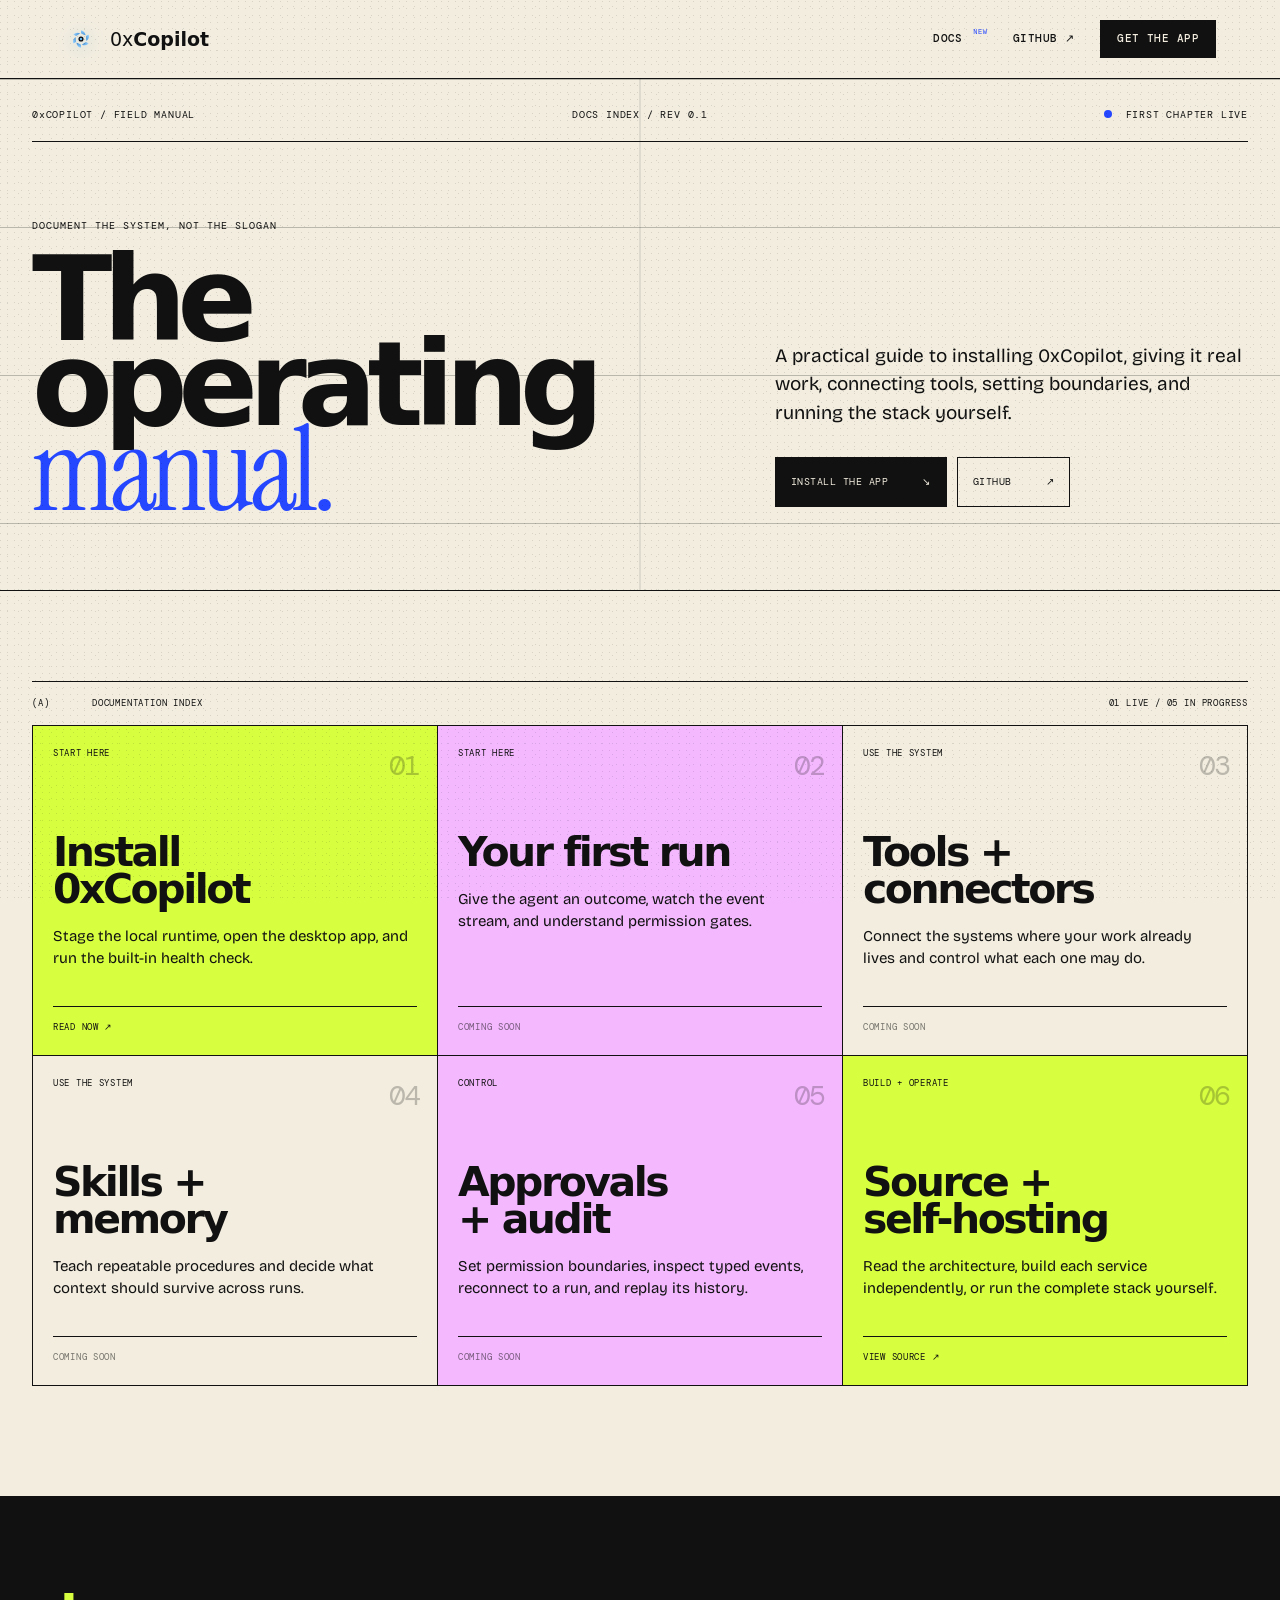
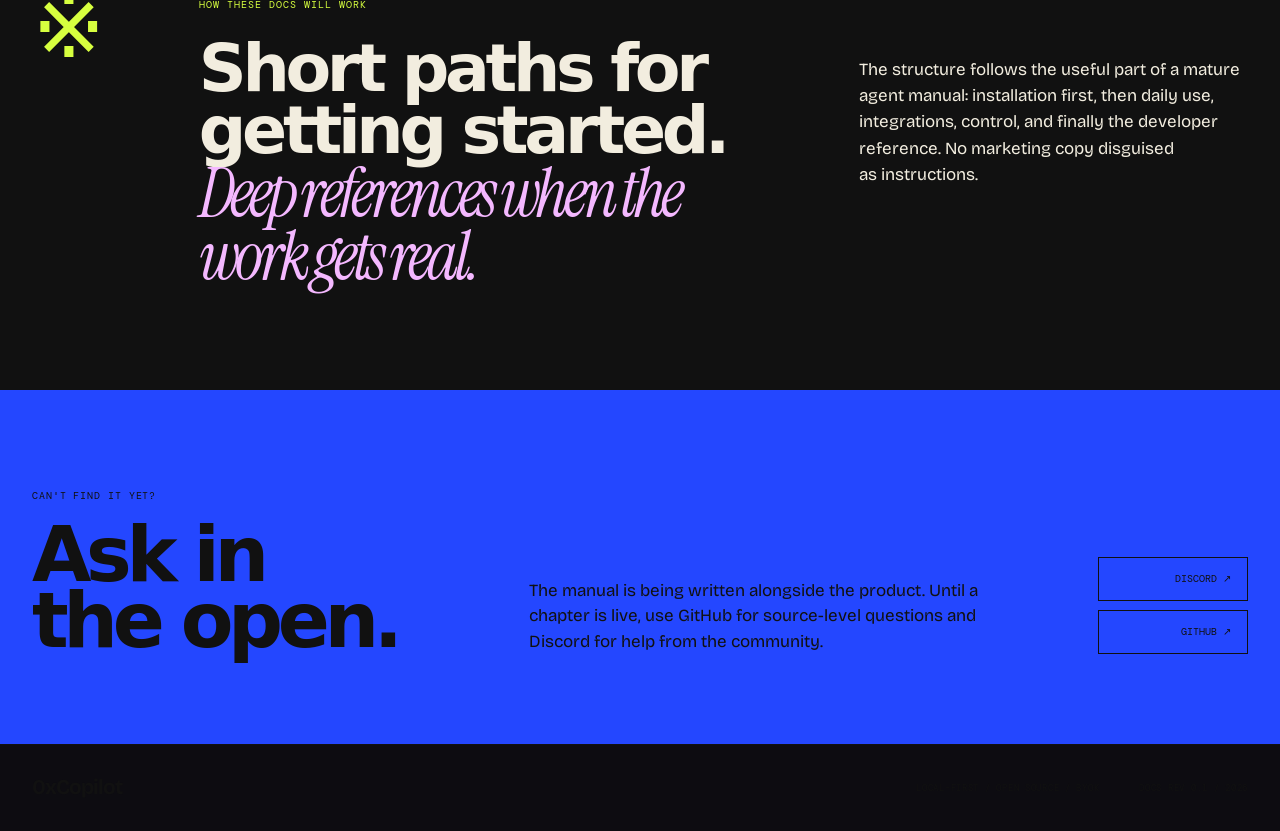
==== commit e7f2ae4b: "Copy the current 0xcopilot.tech build: no token page, no Virtuals links Refreshed from 0x-copilot-de" ====
--- a/docs.html
+++ b/docs.html
@@ -1 +1 @@
-<!DOCTYPE html><html lang="en"><head><meta charset="utf-8"><meta name="viewport" content="width=device-width, initial-scale=1"><title>Documentation — 0xCopilot</title><meta name="description" content="The operating manual for installing, using, connecting, and self-hosting 0xCopilot."><meta name="theme-color" content="#f2eddf"><meta name="virtual-protocol-site-verification" content="5d071dc71ea32ea2ed360eb0458d9562"><link rel="canonical" href="https://0xcopilot.tech/docs.html"><link rel="icon" type="image/svg+xml" href="./favicon.svg"><link rel="icon" type="image/png" href="./favicon.png"><link rel="apple-touch-icon" href="./apple-touch-icon.png"><meta property="og:type" content="website"><meta property="og:url" content="https://0xcopilot.tech/docs.html"><meta property="og:title" content="Documentation — 0xCopilot"><meta property="og:description" content="The operating manual for installing, using, connecting, and self-hosting 0xCopilot."><meta property="og:image" content="https://0xcopilot.tech/media/og.png"><meta name="twitter:card" content="summary_large_image"><meta name="twitter:site" content="@Copilot0x"><meta name="twitter:image" content="https://0xcopilot.tech/media/og.png"><link rel="preconnect" href="https://fonts.googleapis.com"><link rel="preconnect" href="https://fonts.gstatic.com" crossorigin><link href="https://fonts.googleapis.com/css2?family=Bricolage+Grotesque:opsz,wdth,wght@12..96,75..100,300..800&amp;family=DM+Mono:wght@300;400;500&amp;family=Instrument+Serif:ital@0;1&amp;display=swap" rel="stylesheet"><link rel="stylesheet" href="/_astro/Nav.DZXxZWqb.css"><link rel="stylesheet" href="/_astro/docs.Bp20dzrN.css"></head><body class="docs-site"><nav class="nav-docs"><div class="nav wrap"><a class="brand" href="./" aria-label="0xCopilot home"><svg class="mk" viewBox="0 0 400 400" aria-hidden="true"><defs><linearGradient id="tg" x1="0" y1="0" x2="0" y2="1"><stop offset="0" stop-color="#9bd4ff"></stop><stop offset="1" stop-color="#4593d8"></stop></linearGradient></defs><g fill="url(#tg)"><path d="M200 96q46 10 54 60-28-8-54-24Z"></path><path d="M200 96q46 10 54 60-28-8-54-24Z" transform="rotate(60 200 200)"></path><path d="M200 96q46 10 54 60-28-8-54-24Z" transform="rotate(120 200 200)"></path><path d="M200 96q46 10 54 60-28-8-54-24Z" transform="rotate(180 200 200)"></path><path d="M200 96q46 10 54 60-28-8-54-24Z" transform="rotate(240 200 200)"></path><path d="M200 96q46 10 54 60-28-8-54-24Z" transform="rotate(300 200 200)"></path></g><circle cx="200" cy="200" r="30" fill="#0b0a0e"></circle><circle cx="200" cy="200" r="15" fill="#5fb2ec"></circle></svg><span class="wm">0x<b>Copilot</b></span></a><div class="nlinks"><a href="./token.html">Token</a><a href="./docs.html">Docs <sup class="nav-soon">NEW</sup></a><a href="https://github.com/0x-copilot-dev/0x-copilot" target="_blank" rel="noopener noreferrer">GitHub ↗</a><a class="ncta" href="./install.html">Get the app</a></div><details class="nav-mobile"><summary>Menu <span>＋</span></summary><div class="nav-mobile-panel"><a href="./token.html"><span>01</span>Token details</a><a href="./docs.html"><span>02</span>Documentation</a><a href="https://github.com/0x-copilot-dev/0x-copilot" target="_blank" rel="noopener noreferrer"><span>03</span>GitHub ↗</a><a class="nav-mobile-cta" href="./install.html"><span>04</span>Get the app ↘</a></div></details></div></nav><main><header class="docs-hero"><div class="docs-grid" aria-hidden="true"></div><div class="docs-wrap"><div class="docs-meta"><span>0xCOPILOT / FIELD MANUAL</span><span>DOCS INDEX / REV 0.1</span><span><i></i> FIRST CHAPTER LIVE</span></div><div class="docs-hero-layout"><div><p class="docs-kicker">DOCUMENT THE SYSTEM, NOT THE SLOGAN</p><h1>The operating<br><em>manual.</em></h1></div><div class="docs-intro"><p>A practical guide to installing 0xCopilot, giving it real work, connecting tools, setting boundaries, and running the stack yourself.</p><div class="docs-actions"><a class="docs-button docs-button-solid" href="./install.html">Install the app <span>↘</span></a><a class="docs-button" href="https://github.com/0x-copilot-dev/0x-copilot" target="_blank" rel="noopener noreferrer">GitHub <span>↗</span></a></div></div></div></div></header><section class="docs-index"><div class="docs-wrap"><div class="docs-section-label"><span>(A)</span><span>DOCUMENTATION INDEX</span><span>01 LIVE / 05 IN PROGRESS</span></div><div class="chapter-grid"><a class="chapter chapter-live" href="./install.html"><span class="chapter-no">01</span><span class="chapter-group">Start here</span><h2>Install 0xCopilot</h2><p>Stage the local runtime, open the desktop app, and run the built-in health check.</p><span class="chapter-status">READ NOW ↗</span></a><article class="chapter"><span class="chapter-no">02</span><span class="chapter-group">Start here</span><h2>Your first run</h2><p>Give the agent an outcome, watch the event stream, and understand permission gates.</p><span class="chapter-status">COMING SOON</span></article><article class="chapter"><span class="chapter-no">03</span><span class="chapter-group">Use the system</span><h2>Tools + connectors</h2><p>Connect the systems where your work already lives and control what each one may do.</p><span class="chapter-status">COMING SOON</span></article><article class="chapter"><span class="chapter-no">04</span><span class="chapter-group">Use the system</span><h2>Skills + memory</h2><p>Teach repeatable procedures and decide what context should survive across runs.</p><span class="chapter-status">COMING SOON</span></article><article class="chapter"><span class="chapter-no">05</span><span class="chapter-group">Control</span><h2>Approvals + audit</h2><p>Set permission boundaries, inspect typed events, reconnect to a run, and replay its history.</p><span class="chapter-status">COMING SOON</span></article><a class="chapter chapter-live" href="https://github.com/0x-copilot-dev/0x-copilot" target="_blank" rel="noopener noreferrer"><span class="chapter-no">06</span><span class="chapter-group">Build + operate</span><h2>Source + self-hosting</h2><p>Read the architecture, build each service independently, or run the complete stack yourself.</p><span class="chapter-status">VIEW SOURCE ↗</span></a></div></div></section><section class="docs-principle"><div class="docs-wrap principle-grid"><div class="principle-mark">※</div><div><p>HOW THESE DOCS WILL WORK</p><h2>Short paths for getting started.<br><em>Deep references when the work gets real.</em></h2></div><p class="principle-copy">The structure follows the useful part of a mature agent manual: installation first, then daily use, integrations, control, and finally the developer reference. No marketing copy disguised as instructions.</p></div></section><section class="docs-community"><div class="docs-wrap community-grid"><div><span>CAN'T FIND IT YET?</span><h2>Ask in the open.</h2></div><p>The manual is being written alongside the product. Until a chapter is live, use GitHub for source-level questions and Discord for help from the community.</p><div class="community-actions"><a href="https://discord.com/invite/NhCv7zDkmX" target="_blank" rel="noopener noreferrer">Discord ↗</a><a href="https://github.com/0x-copilot-dev/0x-copilot" target="_blank" rel="noopener noreferrer">GitHub ↗</a></div></div></section></main><footer class="docs-footer"><div class="docs-wrap"><strong>0xCopilot</strong><span>LOCAL-FIRST / OPEN SOURCE / BYOK</span><span>DOCS REV 0.1 / 2026</span></div></footer></body></html>+<!DOCTYPE html><html lang="en"><head><meta charset="utf-8"><meta name="viewport" content="width=device-width, initial-scale=1"><title>Documentation — 0xCopilot</title><meta name="description" content="The operating manual for installing, using, connecting, and self-hosting 0xCopilot."><meta name="theme-color" content="#f2eddf"><meta name="virtual-protocol-site-verification" content="5d071dc71ea32ea2ed360eb0458d9562"><link rel="canonical" href="https://0xcopilot.tech/docs.html"><link rel="icon" type="image/svg+xml" href="./favicon.svg"><link rel="icon" type="image/png" href="./favicon.png"><link rel="apple-touch-icon" href="./apple-touch-icon.png"><meta property="og:type" content="website"><meta property="og:url" content="https://0xcopilot.tech/docs.html"><meta property="og:title" content="Documentation — 0xCopilot"><meta property="og:description" content="The operating manual for installing, using, connecting, and self-hosting 0xCopilot."><meta property="og:image" content="https://0xcopilot.tech/media/og.png"><meta name="twitter:card" content="summary_large_image"><meta name="twitter:site" content="@Copilot0x"><meta name="twitter:image" content="https://0xcopilot.tech/media/og.png"><link rel="preconnect" href="https://fonts.googleapis.com"><link rel="preconnect" href="https://fonts.gstatic.com" crossorigin><link href="https://fonts.googleapis.com/css2?family=Bricolage+Grotesque:opsz,wdth,wght@12..96,75..100,300..800&amp;family=DM+Mono:wght@300;400;500&amp;family=Instrument+Serif:ital@0;1&amp;display=swap" rel="stylesheet"><link rel="stylesheet" href="/_astro/Nav.CXFX1FO9.css"><link rel="stylesheet" href="/_astro/docs.Bp20dzrN.css"></head><body class="docs-site"><nav class="nav-docs"><div class="nav wrap"><a class="brand" href="./" aria-label="0xCopilot home"><svg class="mk" viewBox="0 0 400 400" aria-hidden="true"><defs><linearGradient id="tg" x1="0" y1="0" x2="0" y2="1"><stop offset="0" stop-color="#9bd4ff"></stop><stop offset="1" stop-color="#4593d8"></stop></linearGradient></defs><g fill="url(#tg)"><path d="M200 96q46 10 54 60-28-8-54-24Z"></path><path d="M200 96q46 10 54 60-28-8-54-24Z" transform="rotate(60 200 200)"></path><path d="M200 96q46 10 54 60-28-8-54-24Z" transform="rotate(120 200 200)"></path><path d="M200 96q46 10 54 60-28-8-54-24Z" transform="rotate(180 200 200)"></path><path d="M200 96q46 10 54 60-28-8-54-24Z" transform="rotate(240 200 200)"></path><path d="M200 96q46 10 54 60-28-8-54-24Z" transform="rotate(300 200 200)"></path></g><circle cx="200" cy="200" r="30" fill="#0b0a0e"></circle><circle cx="200" cy="200" r="15" fill="#5fb2ec"></circle></svg><span class="wm">0x<b>Copilot</b></span></a><div class="nlinks"><a href="./docs.html">Docs <sup class="nav-soon">NEW</sup></a><a href="https://github.com/0x-copilot-dev/0x-copilot" target="_blank" rel="noopener noreferrer">GitHub ↗</a><a class="ncta" href="./install.html">Get the app</a></div><details class="nav-mobile"><summary>Menu <span>＋</span></summary><div class="nav-mobile-panel"><a href="./docs.html"><span>01</span>Documentation</a><a href="https://github.com/0x-copilot-dev/0x-copilot" target="_blank" rel="noopener noreferrer"><span>02</span>GitHub ↗</a><a class="nav-mobile-cta" href="./install.html"><span>03</span>Get the app ↘</a></div></details></div></nav><main><header class="docs-hero"><div class="docs-grid" aria-hidden="true"></div><div class="docs-wrap"><div class="docs-meta"><span>0xCOPILOT / FIELD MANUAL</span><span>DOCS INDEX / REV 0.1</span><span><i></i> FIRST CHAPTER LIVE</span></div><div class="docs-hero-layout"><div><p class="docs-kicker">DOCUMENT THE SYSTEM, NOT THE SLOGAN</p><h1>The operating<br><em>manual.</em></h1></div><div class="docs-intro"><p>A practical guide to installing 0xCopilot, giving it real work, connecting tools, setting boundaries, and running the stack yourself.</p><div class="docs-actions"><a class="docs-button docs-button-solid" href="./install.html">Install the app <span>↘</span></a><a class="docs-button" href="https://github.com/0x-copilot-dev/0x-copilot" target="_blank" rel="noopener noreferrer">GitHub <span>↗</span></a></div></div></div></div></header><section class="docs-index"><div class="docs-wrap"><div class="docs-section-label"><span>(A)</span><span>DOCUMENTATION INDEX</span><span>01 LIVE / 05 IN PROGRESS</span></div><div class="chapter-grid"><a class="chapter chapter-live" href="./install.html"><span class="chapter-no">01</span><span class="chapter-group">Start here</span><h2>Install 0xCopilot</h2><p>Stage the local runtime, open the desktop app, and run the built-in health check.</p><span class="chapter-status">READ NOW ↗</span></a><article class="chapter"><span class="chapter-no">02</span><span class="chapter-group">Start here</span><h2>Your first run</h2><p>Give the agent an outcome, watch the event stream, and understand permission gates.</p><span class="chapter-status">COMING SOON</span></article><article class="chapter"><span class="chapter-no">03</span><span class="chapter-group">Use the system</span><h2>Tools + connectors</h2><p>Connect the systems where your work already lives and control what each one may do.</p><span class="chapter-status">COMING SOON</span></article><article class="chapter"><span class="chapter-no">04</span><span class="chapter-group">Use the system</span><h2>Skills + memory</h2><p>Teach repeatable procedures and decide what context should survive across runs.</p><span class="chapter-status">COMING SOON</span></article><article class="chapter"><span class="chapter-no">05</span><span class="chapter-group">Control</span><h2>Approvals + audit</h2><p>Set permission boundaries, inspect typed events, reconnect to a run, and replay its history.</p><span class="chapter-status">COMING SOON</span></article><a class="chapter chapter-live" href="https://github.com/0x-copilot-dev/0x-copilot" target="_blank" rel="noopener noreferrer"><span class="chapter-no">06</span><span class="chapter-group">Build + operate</span><h2>Source + self-hosting</h2><p>Read the architecture, build each service independently, or run the complete stack yourself.</p><span class="chapter-status">VIEW SOURCE ↗</span></a></div></div></section><section class="docs-principle"><div class="docs-wrap principle-grid"><div class="principle-mark">※</div><div><p>HOW THESE DOCS WILL WORK</p><h2>Short paths for getting started.<br><em>Deep references when the work gets real.</em></h2></div><p class="principle-copy">The structure follows the useful part of a mature agent manual: installation first, then daily use, integrations, control, and finally the developer reference. No marketing copy disguised as instructions.</p></div></section><section class="docs-community"><div class="docs-wrap community-grid"><div><span>CAN'T FIND IT YET?</span><h2>Ask in the open.</h2></div><p>The manual is being written alongside the product. Until a chapter is live, use GitHub for source-level questions and Discord for help from the community.</p><div class="community-actions"><a href="https://discord.com/invite/NhCv7zDkmX" target="_blank" rel="noopener noreferrer">Discord ↗</a><a href="https://github.com/0x-copilot-dev/0x-copilot" target="_blank" rel="noopener noreferrer">GitHub ↗</a></div></div></section></main><footer class="docs-footer"><div class="docs-wrap"><strong>0xCopilot</strong><span>LOCAL-FIRST / OPEN SOURCE / BYOK</span><span>DOCS REV 0.1 / 2026</span></div></footer></body></html>
--- a/_astro/Nav.CXFX1FO9.css
+++ b/_astro/Nav.CXFX1FO9.css
@@ -0,0 +1 @@
+:root{--ink:#0b0a0e;--ink2:#0d0c11;--panel:#141319;--panel2:#1a1922;--line:#ffffff14;--line2:#ffffff24;--tx:#f2f3f7;--mut:#98959f;--mut2:#6d6a76;--sky:#5fb2ec;--sky-lo:#4593d8;--sky-hi:#9bd4ff;--jade:#57c785;--ember:#f0764f;--amber:#e8b45e;--disp:"Space Grotesk", system-ui, sans-serif;--body:"IBM Plex Sans", system-ui, sans-serif;--mono:"JetBrains Mono", ui-monospace, monospace;--wrap:1180px;color-scheme:dark}*{box-sizing:border-box}html{scroll-behavior:smooth}body{background:var(--ink);color:var(--tx);font-family:var(--body);-webkit-font-smoothing:antialiased;margin:0;font-size:17px;line-height:1.6}a{color:var(--sky);text-decoration:none}a:hover{color:var(--sky-hi)}h1,h2,h3{font-family:var(--disp);letter-spacing:-.02em;text-wrap:balance;margin:0;line-height:1.05}p{text-wrap:pretty}img,video{max-width:100%}:where(a,button,summary,input):focus-visible{outline:2px solid var(--sky);outline-offset:3px;border-radius:3px}.wrap{max-width:var(--wrap);margin:0 auto;padding:0 32px}.mono{font-family:var(--mono)}section{scroll-margin-top:80px}.kick{font-family:var(--mono);letter-spacing:.28em;text-transform:uppercase;color:var(--sky);margin:0 0 18px;font-size:13px}.mk{filter:drop-shadow(0 2px 8px #5fb2ec59);flex:none;width:34px;height:34px;display:block}nav{z-index:50;backdrop-filter:blur(14px);border-bottom:1px solid var(--line);background:#0b0a0eb8;position:sticky;top:0}.nav{justify-content:space-between;align-items:center;height:66px;display:flex}.brand{align-items:center;gap:12px;display:flex}.wm{font-family:var(--disp);color:#d3d6de;font-size:19px;font-weight:500}.wm b{color:#fff;font-weight:700}.nlinks{align-items:center;gap:30px;display:flex}.nlinks a{color:var(--mut);font-size:15px;font-weight:500}.nlinks a:hover{color:#fff}.nav-soon{color:var(--ember);font-family:var(--mono);letter-spacing:.07em;margin-left:3px;font-size:7px;font-weight:500;position:relative;top:-.45em}.ncta{border:1px solid var(--line2);font-size:14px;font-family:var(--mono);border-radius:9px;padding:9px 16px;color:#fff!important}.ncta:hover{border-color:var(--sky);background:#5fb2ec14}.nav-mobile{display:none;position:relative}.nav-mobile summary{border:1px solid var(--line2);color:#fff;cursor:pointer;min-width:98px;font-family:var(--mono);text-transform:uppercase;justify-content:space-between;align-items:center;padding:9px 12px;font-size:11px;list-style:none;display:flex}.nav-mobile summary::-webkit-details-marker{display:none}.nav-mobile[open] summary span{transform:rotate(45deg)}.nav-mobile-panel{border:1px solid var(--line2);background:var(--ink);width:min(310px,100vw - 32px);display:grid;position:absolute;top:calc(100% + 10px);right:0;box-shadow:8px 8px #00000061}.nav-mobile-panel a{border-bottom:1px solid var(--line2);color:var(--tx);font-family:var(--mono);letter-spacing:.02em;grid-template-columns:32px 1fr;padding:14px 15px;font-size:12px;display:grid}.nav-mobile-panel a:last-child{border-bottom:0}.nav-mobile-panel a span{color:var(--mut2);font-size:9px}.nav-mobile-panel .nav-mobile-cta{background:var(--sky);color:var(--ink)}.nav-mobile-panel .nav-mobile-cta span{color:#0b0a0e94}.pill{font-family:var(--mono);color:var(--mut);border:1px solid var(--line);background:#ffffff05;border-radius:999px;align-items:center;gap:9px;padding:7px 15px;font-size:13px;display:inline-flex}.dot{background:var(--jade);border-radius:50%;width:7px;height:7px;box-shadow:0 0 0 4px #57c78526}.hero{padding:96px 0 72px;position:relative;overflow:hidden}.hero-bg{pointer-events:none;background:radial-gradient(1000px 560px at 20% -6%,#5fb2ec29,#0000 60%),radial-gradient(760px 520px at 100% 8%,#57c78512,#0000 60%);position:absolute;inset:0}.hero-grid{pointer-events:none;opacity:.55;background-image:linear-gradient(var(--line) 1px, transparent 1px), linear-gradient(90deg, var(--line) 1px, transparent 1px);background-size:60px 60px;position:absolute;inset:0;mask-image:radial-gradient(900px 520px at 30% 12%,#000,#0000 72%)}.hero .wrap{z-index:2;position:relative}h1{max-width:16ch;margin:26px 0 0;font-size:74px;font-weight:600}h1 em{color:var(--sky);font-style:normal}.sub{color:var(--mut);max-width:60ch;margin:26px 0 0;font-size:20px}.sub b{color:#dde0e6;font-weight:600}.cta-row{flex-wrap:wrap;gap:14px;margin-top:34px;display:flex}.btn{font-size:15.5px;font-weight:600;font-family:var(--disp);border-radius:11px;align-items:center;gap:9px;padding:14px 22px;display:inline-flex}.btn.pri{background:linear-gradient(180deg, var(--sky-hi), var(--sky-lo));color:#08131d}.btn.pri:hover{filter:brightness(1.06);color:#08131d}.btn.ghost{border:1px solid var(--line2);color:#e7e9ee}.btn.ghost:hover{border-color:var(--sky);color:#fff}.trust{color:var(--mut2);font-family:var(--mono);flex-wrap:wrap;align-items:center;gap:10px 22px;margin-top:38px;font-size:13px;display:flex}.trust b{color:var(--mut);font-weight:500}.trust .s{background:var(--mut2);border-radius:50%;width:4px;height:4px}.band{padding:14px 0 44px}.shot{border:1px solid var(--line2);background:#0d0c10;border-radius:18px;max-width:1120px;height:600px;margin:0 auto;position:relative;overflow:hidden;box-shadow:0 60px 120px -40px #000000e6,0 0 0 1px #5fb2ec0d}.shot img{object-fit:cover;width:100%;height:100%;display:block;position:absolute;inset:0}.tm{z-index:2;background:var(--ink2);font-family:var(--body);color:#e7e9ee;grid-template-rows:auto minmax(0,1fr) auto;font-size:13px;display:grid;position:absolute;inset:0}.tm-top{border-bottom:1px solid var(--line);background:#ffffff05;flex:none;align-items:center;gap:11px;height:46px;padding:0 14px;display:flex}.tm-top .mk{width:22px;height:22px}.tm-brand{align-items:center;gap:9px;min-width:0;display:flex}.tm-brand b{font-family:var(--disp);font-size:14px;font-weight:700}.tm-crumb{color:var(--mut);white-space:nowrap;text-overflow:ellipsis;font-size:12px;overflow:hidden}.tm-work{font-family:var(--mono);color:var(--jade);align-items:center;gap:6px;font-size:11px;display:flex}.tm-work:before{content:"";background:var(--jade);width:6px;height:6px;box-shadow:0 0 6px var(--jade);border-radius:50%}.tm-modes{border:1px solid var(--line);background:#ffffff0a;border-radius:9px;gap:2px;margin-left:auto;padding:3px;display:flex}.tm-modes button{font-family:var(--mono);color:var(--mut);cursor:pointer;background:0 0;border:0;border-radius:6px;padding:6px 12px;font-size:12px}.tm-modes button:hover{color:#fff}.tm-modes button.on{background:var(--sky);color:#08131d;font-weight:500}.tm-main{background:var(--line);gap:1px;min-height:0;display:grid;position:relative}[data-mode=studio] .tm-main{grid-template-columns:1fr 340px}[data-mode=focus] .tm-main{grid-template-columns:1fr 240px}.tm-sheet{background:var(--ink);flex-direction:column;min-width:0;display:flex;position:relative;overflow:hidden}[data-mode=focus] .tm-sheet{box-shadow:inset 0 0 0 1px #5fb2ec40}.tm-tabs{border-bottom:1px solid var(--line);flex:none;gap:4px;padding:8px 12px;display:flex;overflow:hidden}.tm-tab{color:var(--mut);white-space:nowrap;border:1px solid #0000;border-radius:7px;align-items:center;gap:7px;padding:6px 11px;font-size:12px;display:flex}.tm-tab .d{background:var(--mut2);border-radius:50%;width:6px;height:6px}.tm-tab.on{color:#fff;background:#57c7851a;border-color:#57c7854d}.tm-tab.on .d{background:var(--jade)}.tm-grid{flex:1;min-height:0;padding:4px 0;overflow:auto}.tm-row{border-bottom:1px solid #ffffff08;grid-template-columns:1.4fr 1fr 1fr 1fr;align-items:center;gap:10px;padding:11px 18px;display:grid;position:relative}.tm-row.h{color:var(--mut2);font-family:var(--mono);letter-spacing:.12em;text-transform:uppercase;border-bottom:1px solid var(--line);font-size:10.5px}.tm-row .nm{font-family:var(--mono);color:#dfe1e7}.tm-row .st{color:var(--mut)}.tm-row .st.streamed{color:var(--jade)}.tm-row.ghost{box-shadow:inset 2px 0 0 var(--jade);background:linear-gradient(90deg,#57c78517,#0000)}.tm-row.ghost .nm{color:var(--jade)}.tm-accept{align-items:center;gap:8px;display:flex;position:absolute;top:50%;right:12px;transform:translateY(-50%)}.tm-accept .b{font-family:var(--mono);background:var(--jade);color:#08150d;border-radius:5px;padding:5px 10px;font-size:10.5px;font-weight:700}.tm-accept .x{color:var(--mut2)}.scrubbing .tm-row.ghost{opacity:.5;box-shadow:none;background:0 0}.scrubbing .tm-accept{display:none}.tm-banner{font-family:var(--mono);color:var(--sky);background:#0d1016eb;border:1px solid #5fb2ec59;border-radius:9px;padding:9px 13px;font-size:11.5px;display:none;position:absolute;bottom:14px;left:14px;right:14px}.scrubbing .tm-banner{display:block}.tm-chat{background:var(--ink2);flex-direction:column;min-height:0;display:flex;overflow:hidden}[data-mode=focus] .tm-chat{opacity:.62}.tm-chat .ch{border-bottom:1px solid var(--line);flex:none;align-items:center;gap:9px;padding:11px 14px;display:flex}.tm-ava{background:linear-gradient(140deg, var(--sky-hi), var(--sky-lo));border-radius:50%;flex:none;place-items:center;width:24px;height:24px;display:grid}.tm-ava svg{width:15px;height:15px}.tm-chat .ch b{font-family:var(--disp);font-size:13px}.tm-chat .ch span{color:var(--mut);font-size:11px}.tm-thread{flex-direction:column;flex:1;gap:11px;min-height:0;padding:14px;display:flex;overflow:auto}.bub{border-radius:11px;max-width:92%;padding:10px 13px;font-size:12.5px;line-height:1.5}.bub.u{color:#eaf3fb;background:#5fb2ec1f;border:1px solid #5fb2ec38;align-self:flex-end}.bub.a{border:1px solid var(--line);color:#d6d8de;background:#ffffff08;align-self:flex-start}.bub.a b{color:#fff}.prog{font-family:var(--mono);flex-direction:column;gap:6px;margin-top:9px;font-size:10.5px;display:flex}.prog .pr{color:var(--mut);align-items:center;gap:8px;display:flex}.prog .pr i{border-radius:50%;flex:none;width:6px;height:6px}.prog .barp{background:#ffffff14;border-radius:3px;flex:1;height:3px;overflow:hidden}.prog .barp span{border-radius:3px;height:100%;display:block}.gate{color:#efe0c4;background:#e8b45e14;border:1px solid #e8b45e47;border-radius:11px;padding:11px 13px;font-size:12px}.gate b{color:#fff}.gate .g-b{gap:8px;margin-top:9px;display:flex}.gate .g-b span{font-family:var(--mono);cursor:pointer;border-radius:6px;padding:6px 11px;font-size:11px}.gate .g-b .go{background:var(--sky);color:#08131d}.gate .g-b .rw{border:1px solid var(--line2);color:#cfd2da}.tm-composer{border-top:1px solid var(--line);flex:none;align-items:center;gap:8px;padding:11px 13px;display:flex}.tm-composer input{border:1px solid var(--line);color:#e7e9ee;font-family:var(--body);background:#ffffff08;border-radius:9px;outline:none;flex:1;padding:9px 12px;font-size:12.5px}.tm-composer input:focus{border-color:var(--sky)}.tm-composer .send{background:var(--sky);color:#08131d;cursor:pointer;border:0;border-radius:8px;flex:none;place-items:center;width:32px;height:32px;font-size:15px;display:grid}.tm-tl{border-top:1px solid var(--line);background:linear-gradient(#ffffff05,#0000);flex-direction:column;flex:none;gap:9px;padding:11px 16px 14px;display:flex}.tm-tl-head{align-items:center;gap:16px;display:flex}.tm-clock{flex-direction:column;gap:1px;min-width:150px;display:flex}.tm-clock .lbl{font-family:var(--mono);letter-spacing:.14em;font-size:9.5px}.tm-clock .lbl.live{color:var(--jade)}.tm-clock .lbl.view{color:var(--sky)}.tm-clock .t{font-family:var(--mono);color:var(--jade);font-size:23px;font-weight:500;line-height:1.05}.tm-clock .t.view{color:var(--sky)}.tm-clock .sub{color:var(--mut);font-size:11px}.tm-tl-ctrls{font-family:var(--mono);color:var(--mut);align-items:center;gap:8px;margin-left:auto;font-size:11px;display:flex}.tm-tl-ctrls .live-dot{color:var(--jade);align-items:center;gap:6px;display:flex}.tm-tl-ctrls .live-dot:before{content:"";background:var(--jade);width:7px;height:7px;box-shadow:0 0 6px var(--jade);border-radius:50%}.tm-tl-ctrls button{border:1px solid var(--line);color:#cfd2da;cursor:pointer;background:#ffffff05;border-radius:6px;min-width:28px;height:28px;font-size:11px}.tm-tl-ctrls .snap{color:var(--sky);border-color:#5fb2ec59;padding:0 12px}.tm-track-wrap{grid-template-columns:64px 1fr;display:grid}.tm-lanes{font-family:var(--mono);text-align:right;flex-direction:column;justify-content:space-around;padding:8px 10px 8px 0;font-size:9.5px;display:flex}.tm-lanes span{color:var(--mut2)}.tm-track{cursor:pointer;touch-action:none;height:104px;position:relative}.tm-lane-line{background:var(--line);height:1px;position:absolute;left:0;right:0}.tm-bead{border:1.5px solid var(--c,var(--sky));background:var(--c,var(--sky));border-radius:50%;width:11px;height:11px;position:absolute;transform:translate(-50%,-50%)}.tm-bead.l0{--c:var(--sky)}.tm-bead.l1{--c:var(--jade)}.tm-bead.l2{--c:var(--sky-hi)}.tm-bead.l3{--c:var(--mut)}.tm-bead.future{background:0 0}.tm-bead.now{width:15px;height:15px;animation:1.8s ease-in-out infinite tmnow}.tm-bead.cur{width:15px;height:15px;box-shadow:0 0 0 5px #5fb2ec38}@keyframes tmnow{0%,to{box-shadow:0 0 0 4px #5fb2ec38}50%{box-shadow:0 0 0 8px #5fb2ec00}}.tm-head{background:var(--sky);pointer-events:none;width:2px;position:absolute;top:-2px;bottom:-2px;transform:translate(-50%);box-shadow:0 0 12px #5fb2ecd9}.sec{border-top:1px solid var(--line);padding:88px 0}.sec h2{max-width:20ch;font-size:46px;font-weight:600}.sec .lede{color:var(--mut);max-width:64ch;margin:22px 0 0;font-size:19px}.sec .lede b{color:#dde0e6;font-weight:600}.head-wide{max-width:820px}.compare{grid-template-columns:1fr 1fr;gap:22px;margin-top:48px;display:grid}.cc{border:1px solid var(--line);background:linear-gradient(#ffffff05,#0000);border-radius:18px;padding:30px}.cc.open{background:linear-gradient(#5fb2ec17,#0000);border-color:#5fb2ec66}.cc .lab{font-family:var(--mono);letter-spacing:.18em;text-transform:uppercase;color:var(--mut);margin:0 0 18px;font-size:12.5px}.cc.open .lab{color:var(--sky)}.chips{flex-wrap:wrap;gap:10px;display:flex}.chip{font-family:var(--mono);color:#c6c8d0;border:1px solid var(--line2);border-radius:9px;padding:9px 14px;font-size:15px}.role{color:#e7e9ee;background:#5fb2ec0f;border:1px solid #5fb2ec4d;border-radius:9px;padding:9px 14px;font-size:15px}.cc p{color:var(--mut);margin:20px 0 0;font-size:15px}.cc .win{font-family:var(--disp);color:#fff;align-items:center;gap:12px;margin-top:22px;font-size:20px;font-weight:600;display:flex}.cc .win .sky{color:var(--sky)}.cards{grid-template-columns:repeat(3,1fr);gap:20px;margin-top:52px;display:grid}.card{border:1px solid var(--line);background:linear-gradient(#ffffff06,#0000);border-radius:18px;flex-direction:column;padding:28px;display:flex}.card h3{align-items:center;gap:11px;font-size:24px;font-weight:600;display:flex}.card h3 .g{border-radius:50%;width:10px;height:10px}.g.sky{background:var(--sky);box-shadow:0 0 0 4px #5fb2ec24}.g.jade{background:var(--jade);box-shadow:0 0 0 4px #57c78524}.g.amber{background:var(--amber);box-shadow:0 0 0 4px #e8b45e24}.card>p{color:var(--mut);margin:12px 0 20px;font-size:15.5px}.api{font-family:var(--mono);color:var(--sky);border:1px solid var(--line2);background:#ffffff05;border-radius:8px;align-self:flex-start;margin-bottom:18px;padding:8px 12px;font-size:12.5px}.mock{border:1px solid var(--line);background:var(--ink2);font-family:var(--mono);border-radius:12px;margin-top:auto;padding:14px;font-size:12.5px}.ev{color:#c2c4cc;align-items:baseline;gap:10px;padding:4px 0;display:flex}.ev .t{color:var(--mut2)}.ev .n{color:#dfe1e7}.ev.ok .n{color:var(--jade)}.ev.wait{color:var(--amber)}.ev .arg{color:var(--mut)}.cur{background:var(--sky);vertical-align:-2px;width:7px;height:14px;animation:1.1s step-end infinite blink;display:inline-block}@keyframes blink{50%{opacity:0}}.tlm{background:#ffffff14;border-radius:6px;height:8px;margin:20px 6px 24px;position:relative}.tlm .fill{background:linear-gradient(90deg, var(--sky-lo), var(--sky));border-radius:6px;width:62%;position:absolute;top:0;bottom:0;left:0}.tlm .bead{border:2px solid var(--sky);background:#0d0c10;border-radius:50%;width:11px;height:11px;position:absolute;top:50%;transform:translate(-50%,-50%)}.tlm .head{background:var(--sky);width:2px;position:absolute;top:-9px;bottom:-9px;left:62%;box-shadow:0 0 12px #5fb2eccc}.seqline{color:var(--mut2);justify-content:space-between;display:flex}.approve{flex-direction:column;gap:10px;display:flex}.approve .q{color:#dfe1e7}.approve .q .hl{color:var(--amber)}.abtns{gap:8px;margin-top:4px;display:flex}.ab{font-family:var(--mono);border:1px solid var(--line2);color:#cfd2da;border-radius:7px;padding:7px 12px;font-size:12px}.ab.go{background:var(--sky);color:#08131d;border-color:#0000}.ab.stop{color:var(--ember);border-color:#f0764f66}.surf{grid-template-columns:repeat(3,1fr);gap:14px;margin-top:48px;display:grid}.tile{border:1px solid var(--line);background:linear-gradient(#ffffff05,#0000);border-radius:13px;padding:18px 20px;transition:border-color .15s,transform .15s}.tile:hover{border-color:#5fb2ec59;transform:translateY(-2px)}.tile .nm{font-family:var(--mono);color:#fff;letter-spacing:.02em;font-size:14px}.tile .ds{color:var(--mut);margin-top:5px;font-size:13.5px}.two{grid-template-columns:1.15fr .85fr;align-items:center;gap:56px;margin-top:20px;display:grid}.providers{flex-wrap:wrap;gap:12px;margin-top:30px;display:flex}.prov{font-family:var(--mono);color:#e7e9ee;border:1px solid var(--line2);background:#ffffff05;border-radius:11px;padding:12px 18px;font-size:15px}.callouts{flex-direction:column;gap:14px;display:flex}.callout{border:1px solid var(--line);border-left:2px solid var(--jade);background:linear-gradient(90deg,#57c7850f,#0000);border-radius:0 13px 13px 0;padding:18px 22px}.callout .ct{font-family:var(--disp);color:#fff;font-size:16px;font-weight:600}.callout .cp{color:var(--mut);margin-top:5px;font-size:14.5px}.callout .cp code{font-family:var(--mono);color:var(--jade);font-size:13px}.codewrap{border:1px solid var(--line2);background:var(--ink2);border-radius:16px;max-width:860px;margin-top:40px;overflow:hidden}.codebar{border-bottom:1px solid var(--line);background:#ffffff05;align-items:center;gap:8px;padding:12px 16px;display:flex}.tl-dot{border-radius:50%;width:11px;height:11px}.tl-dot.r{background:#f0764f}.tl-dot.y{background:#e8b45e}.tl-dot.g{background:#57c785}.codebar .fn{font-family:var(--mono);color:var(--mut2);margin-left:8px;font-size:12.5px}pre{font-family:var(--mono);color:#d6d8de;margin:0;padding:22px 24px;font-size:14px;line-height:1.85;overflow-x:auto}pre .c{color:var(--mut2)}pre .v{color:var(--sky)}pre .p{color:var(--jade)}.note{color:var(--mut);max-width:64ch;margin-top:22px;font-size:15px}.note b{color:#dde0e6}.faq{grid-template-columns:1fr 1fr;gap:20px 40px;margin-top:44px;display:grid}.qa .q{font-family:var(--disp);color:#fff;font-size:18px;font-weight:600}.qa .a{color:var(--mut);margin:8px 0 0;font-size:15.5px}.qa .a b{color:#dde0e6}.contact{grid-template-columns:repeat(3,1fr);gap:16px;margin-top:44px;display:grid}.contact-card{border:1px solid var(--line2);color:var(--tx);background:linear-gradient(#ffffff05,#0000);border-radius:14px;padding:22px 24px;transition:border-color .15s,transform .15s;display:block;position:relative}.contact-card:hover{border-color:var(--sky);color:var(--tx);transform:translateY(-2px)}.contact-card .cc-name{font-family:var(--disp);color:#fff;font-size:18px;font-weight:600}.contact-card .cc-sub{color:var(--mut);margin-top:6px;font-size:14.5px}.contact-card .cc-go{color:var(--sky);font-family:var(--mono);font-size:15px;position:absolute;top:18px;right:20px}footer{border-top:1px solid var(--line);background:var(--ink2);padding:56px 0 44px}.frow{flex-wrap:wrap;justify-content:space-between;align-items:flex-start;gap:26px;display:flex}.flinks{font-family:var(--mono);flex-wrap:wrap;gap:28px;font-size:14px;display:flex}.flinks a{color:var(--mut)}.flinks a:hover{color:#fff}.foot-b{border-top:1px solid var(--line);color:var(--mut2);font-size:13.5px;font-family:var(--mono);flex-wrap:wrap;justify-content:space-between;gap:12px;margin-top:36px;padding-top:24px;display:flex}.foot-b .ass{color:var(--mut)}@media (prefers-reduced-motion:reduce){html{scroll-behavior:auto}*,:before,:after{transition-duration:.01ms!important;animation-duration:.01ms!important}}@media (width<=900px){h1{font-size:46px}.sec h2{font-size:34px}.nlinks{display:none}.nav-mobile{display:block}.compare,.cards,.surf,.two,.faq,.contact{grid-template-columns:1fr}.hero{padding:60px 0 48px}.sec{padding:60px 0}}@media (width<=760px){.tm{display:none}.shot{aspect-ratio:16/9;height:auto}}
